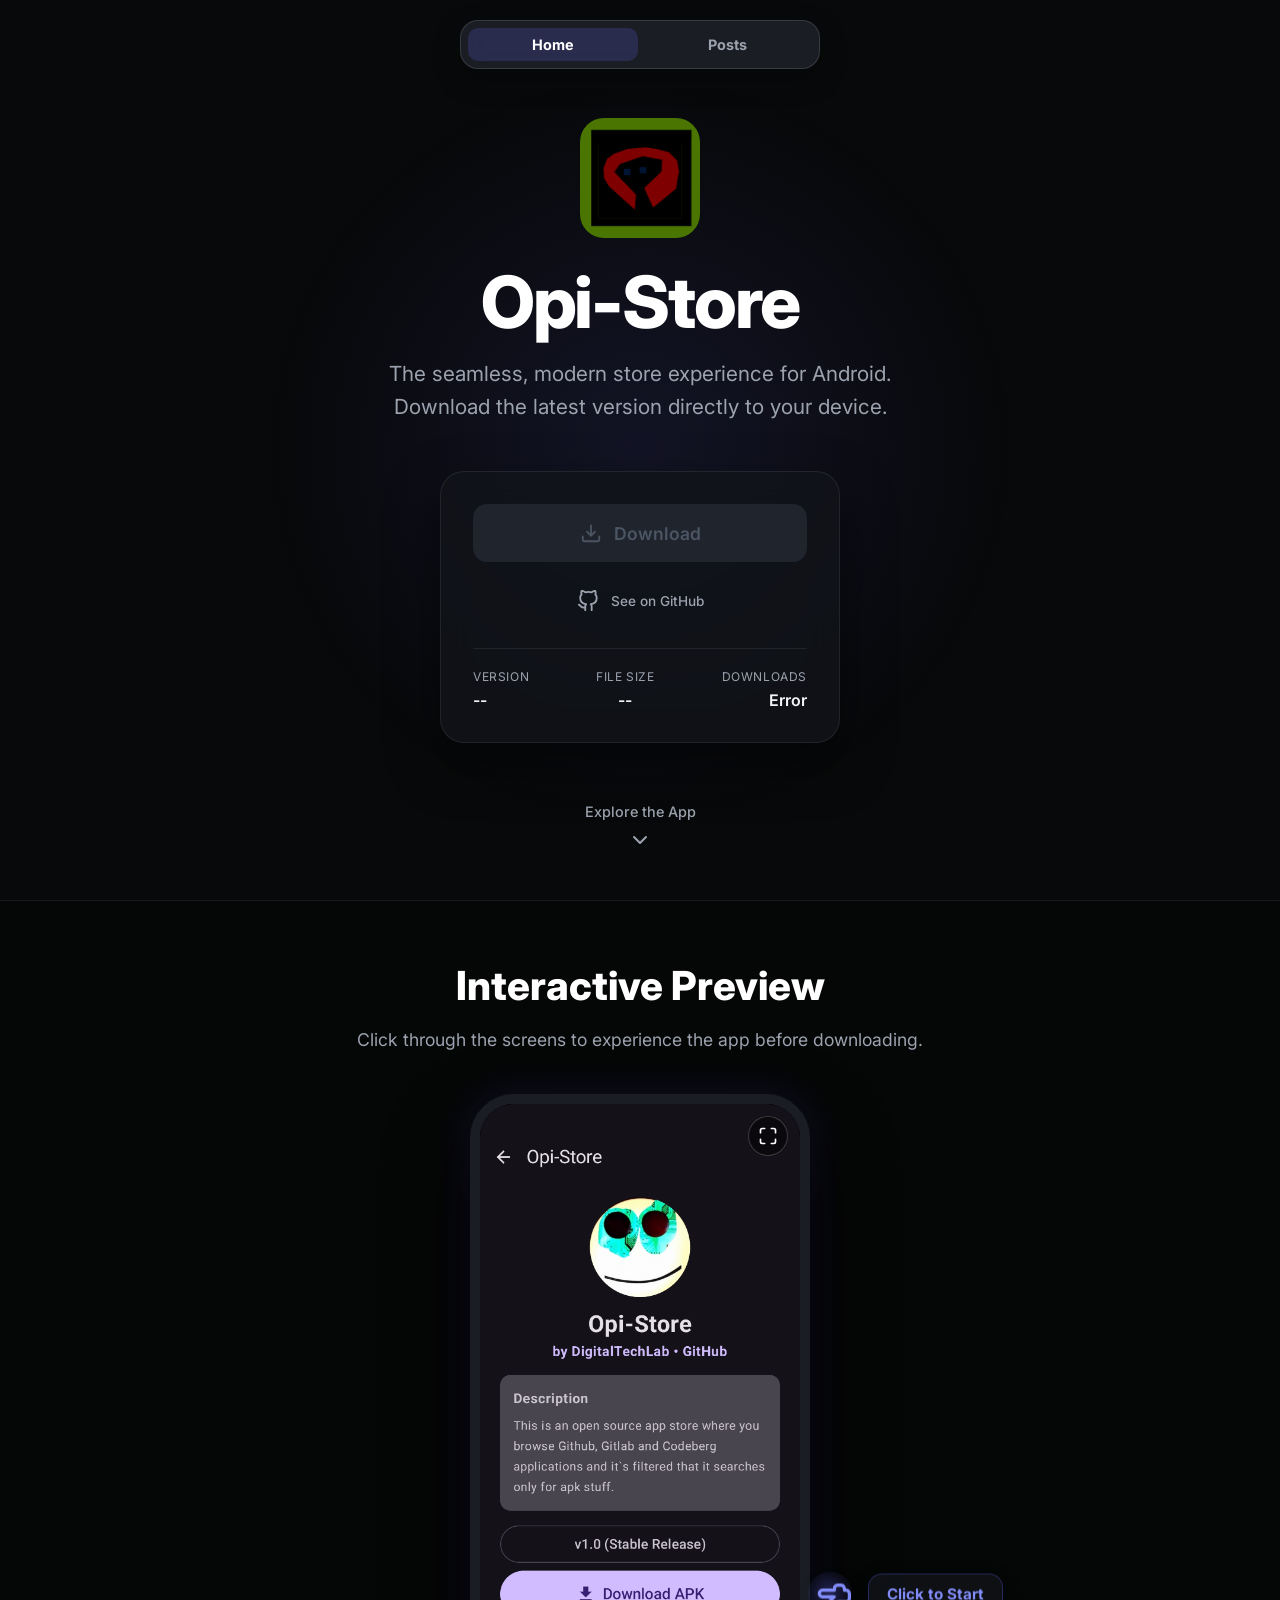
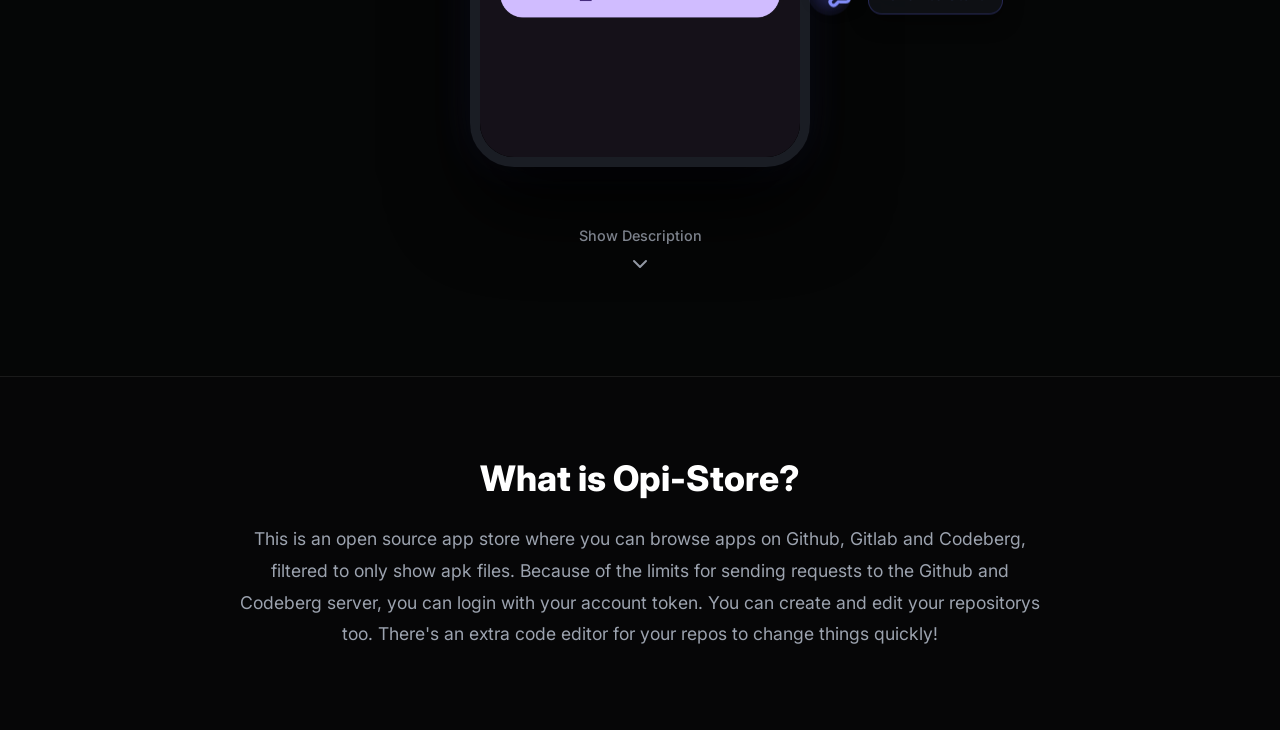
==== index.html @ 63d544be "Added share post button to share link for the post" ====
<!DOCTYPE html>
<html lang="en">
<head>
    <meta charset="UTF-8">
    <meta name="viewport" content="width=device-width, initial-scale=1.0">
    <meta name="google-site-verification" content="Z1qSiEr_IxVrlUuqL2-bgBsoEOHk5uA8ZcUH012Jv2s" />
    <title>Opi-Store — Official Mobile App</title>
    <link rel="icon" type="image/png" href="Photos/Logo.png">
    <link rel="stylesheet" href="style.css">
    <link rel="preconnect" href="https://fonts.googleapis.com">
    <link rel="preconnect" href="https://fonts.gstatic.com" crossorigin>
    <link href="https://fonts.googleapis.com/css2?family=Inter:wght@400;500;600;700;800&display=swap" rel="stylesheet">
</head>
<body>
<div class="background-glow"></div>

<nav class="site-nav" aria-label="Main navigation">
    <div class="site-nav-links">
        <a class="site-nav-link active" href="#home">Home</a>
        <a class="site-nav-link" href="#posts-page">Posts</a>
    </div>
</nav>

<header id="home" class="hero-section">
    <div class="hero-content">
        <div class="app-icon-wrapper">
            <img src="Photos/Logo.png" alt="Opi-Store Logo" class="app-icon" onerror="this.onerror=null; this.src='Logo.png';">
        </div>

        <h1 class="hero-title">Opi-Store</h1>
        <p class="hero-subtitle">The seamless, modern store experience for Android. Download the latest version directly to your device.</p>

        <div class="download-card">
            <button id="open-download-page-btn" class="btn disabled">
                <svg class="download-icon" xmlns="http://www.w3.org/2000/svg" viewBox="0 0 24 24" fill="none" stroke="currentColor" stroke-width="2">
                    <path d="M21 15v4a2 2 0 0 1-2 2H5a2 2 0 0 1-2-2v-4"></path>
                    <polyline points="7 10 12 15 17 10"></polyline>
                    <line x1="12" y1="15" x2="12" y2="3"></line>
                </svg>
                <span>Download</span>
            </button>

            <a href="https://github.com/DigitalTechLab/Opi-Store" target="_blank" class="btn btn-github">
                <svg class="download-icon" xmlns="http://www.w3.org/2000/svg" width="24" height="24" viewBox="0 0 24 24" fill="none" stroke="currentColor" stroke-width="2" stroke-linecap="round" stroke-linejoin="round">
                    <path d="M9 19c-5 1.5-5-2.5-7-3m14 6v-3.87a3.37 3.37 0 0 0-.94-2.61c3.14-.35 6.44-1.54 6.44-7A5.44 5.44 0 0 0 20 4.77 5.07 5.07 0 0 0 19.91 1S18.73.65 16 2.48a13.38 13.38 0 0 0-7 0C6.27.65 5.09 1 5.09 1A5.07 5.07 0 0 0 5 4.77a5.44 5.44 0 0 0-1.5 3.78c0 5.42 3.3 6.61 6.44 7A3.37 3.37 0 0 0 9 18.13V22"></path>
                </svg>
                <span>See on GitHub</span>
            </a>

            <div class="meta-info">
                <div class="meta-item">
                    <span class="meta-label">Version</span>
                    <span id="version-tag" class="meta-value">--</span>
                </div>
                <div class="meta-item">
                    <span class="meta-label">File Size</span>
                    <span id="file-size" class="meta-value">--</span>
                </div>
                <div class="meta-item">
                    <span class="meta-label">Downloads</span>
                    <span id="total-downloads" class="meta-value">--</span>
                </div>
            </div>
        </div>

        <a href="#simulator" class="scroll-indicator">
            <span>Explore the App</span>
            <svg xmlns="http://www.w3.org/2000/svg" width="24" height="24" viewBox="0 0 24 24" fill="none" stroke="currentColor" stroke-width="2" stroke-linecap="round" stroke-linejoin="round"><polyline points="6 9 12 15 18 9"></polyline></svg>
        </a>
    </div>
</header>

<section id="simulator" class="simulator-section">
    <div class="simulator-header">
        <h2 class="section-title">Interactive Preview</h2>
        <p class="section-subtitle">Click through the screens to experience the app before downloading.</p>
    </div>

    <div class="smartphone-container">
        <div class="smartphone-frame">
            <button id="fullscreen-btn" class="fullscreen-btn" title="Toggle Fullscreen">
                <svg id="icon-expand" xmlns="http://www.w3.org/2000/svg" width="20" height="20" viewBox="0 0 24 24" fill="none" stroke="currentColor" stroke-width="2" stroke-linecap="round" stroke-linejoin="round"><path d="M8 3H5a2 2 0 0 0-2 2v3"/><path d="M21 8V5a2 2 0 0 0-2-2h-3"/><path d="M3 16v3a2 2 0 0 0 2 2h3"/><path d="M16 21h3a2 2 0 0 0 2-2v-3"/></svg>
                <svg id="icon-compress" style="display: none;" xmlns="http://www.w3.org/2000/svg" width="20" height="20" viewBox="0 0 24 24" fill="none" stroke="currentColor" stroke-width="2" stroke-linecap="round" stroke-linejoin="round"><path d="M8 3v3a2 2 0 0 1-2 2H3"/><path d="M21 8h-3a2 2 0 0 1-2-2V3"/><path d="M3 16h3a2 2 0 0 1 2 2v3"/><path d="M16 21v-3a2 2 0 0 1 2-2h3"/></svg>
            </button>

            <div class="screen-clip">
                <img id="app-preview-image" src="Photos/Photo1.jpg" alt="App Preview" onerror="this.onerror=null; this.src='Photos/Photo1.png';">
                <div id="stars-overlay" class="stars-overlay">
                    <svg class="star-icon" viewBox="0 0 24 24" fill="currentColor">
                        <path d="M12 17.27L18.18 21l-1.64-7.03L22 9.24l-7.19-.61L12 2 9.19 8.63 2 9.24l5.46 4.73L5.82 21z"/>
                    </svg>
                    <span id="stars-count">&nbsp;</span>
                </div>
            </div>

            <div id="start-hint" class="start-hint">
                <div class="hint-pulse"></div>
                <svg class="hint-finger" xmlns="http://www.w3.org/2000/svg" width="40" height="40" viewBox="0 0 24 24" fill="none" stroke="#818cf8" stroke-width="2" stroke-linecap="round" stroke-linejoin="round">
                    <path d="M12 2a2 2 0 0 1 2 2v7h1a2 2 0 0 1 2 2v2a2 2 0 0 1-2 2h-1v1a2 2 0 0 1-2 2H9a2 2 0 0 1-2-2v-4.58l-1.6-1.6a2 2 0 0 1 2.82-2.82l1.78 1.78V4a2 2 0 0 1 2-2z" />
                </svg>
                <div class="hint-text">Click to Start</div>
            </div>
        </div>
    </div>

    <a href="#about" class="scroll-indicator">
        <span>Show Description</span>
        <svg xmlns="http://www.w3.org/2000/svg" width="24" height="24" viewBox="0 0 24 24" fill="none" stroke="currentColor" stroke-width="2" stroke-linecap="round" stroke-linejoin="round"><polyline points="6 9 12 15 18 9"></polyline></svg>
    </a>
</section>

<footer id="about" class="about-section">
    <div class="about-content">
        <h2 class="about-title">What is Opi-Store?</h2>
        <p class="about-description">
            This is an open source app store where you can browse apps on Github, Gitlab and Codeberg, filtered to only show apk files. Because of the limits for sending requests to the Github and Codeberg server, you can login with your account token. You can create and edit your repositorys too. There's an extra code editor for your repos to change things quickly!
        </p>
    </div>

</footer>

<div id="posts-page" class="posts-page" aria-hidden="true">
    <div class="posts-page-content">
        <div class="posts-page-heading">
            <div class="posts-heading-copy">
                <div class="posts-title-row">
                    <h2 class="page-title">Community Posts</h2>
                    <button id="open-create-post-btn-page" class="btn create-post-action" type="button" aria-label="Create a post" title="Create a post">+</button>
                </div>
                <p class="page-subtitle">Ideas, bug reports and discussions from the Opi-Store community.</p>
            </div>
        </div>
        <div id="all-posts" class="posts-list" aria-live="polite"></div>
    </div>
</div>

<div id="post-detail-page" class="posts-page post-detail-page" aria-hidden="true">
    <div class="posts-page-content">
        <button id="close-post-detail" class="back-btn" type="button">
            <svg xmlns="http://www.w3.org/2000/svg" width="20" height="20" viewBox="0 0 24 24" fill="none" stroke="currentColor" stroke-width="2" stroke-linecap="round" stroke-linejoin="round"><line x1="19" y1="12" x2="5" y2="12"></line><polyline points="12 19 5 12 12 5"></polyline></svg>
            Back to Posts
        </button>
        <article id="post-detail" class="post-detail"></article>
    </div>
</div>

<div id="create-post-page" class="posts-page" aria-hidden="true">
    <div class="posts-page-content create-post-content">
        <button id="close-create-post" class="back-btn" type="button">
            <svg xmlns="http://www.w3.org/2000/svg" width="20" height="20" viewBox="0 0 24 24" fill="none" stroke="currentColor" stroke-width="2" stroke-linecap="round" stroke-linejoin="round"><line x1="19" y1="12" x2="5" y2="12"></line><polyline points="12 19 5 12 12 5"></polyline></svg>
            Back
        </button>
        <h2 class="page-title">Create a post</h2>
        <p class="page-subtitle">Your browser identity is <strong id="current-user-name">User</strong>.</p>
        <form id="create-post-form" class="post-form">
            <label for="post-type">Type</label>
            <select id="post-type" required>
                <option value="Feature-Request">Feature Request</option>
                <option value="Bug-Report">Bug Report</option>
                <option value="Discussion">Discussion</option>
            </select>
            <label for="post-title">Title</label>
            <input id="post-title" maxlength="80" required placeholder="Short description">
            <label for="post-text">Details</label>
            <textarea id="post-text" maxlength="4000" required placeholder="Describe your idea or problem…"></textarea>
            <button class="btn" type="submit">Publish post</button>
            <p id="create-post-status" class="form-status" role="status"></p>
        </form>
    </div>
</div>

<div id="download-page" class="download-page">
    <div class="download-page-content">
        <button id="close-download-page" class="back-btn">
            <svg xmlns="http://www.w3.org/2000/svg" width="20" height="20" viewBox="0 0 24 24" fill="none" stroke="currentColor" stroke-width="2" stroke-linecap="round" stroke-linejoin="round"><line x1="19" y1="12" x2="5" y2="12"></line><polyline points="12 19 5 12 12 5"></polyline></svg>
            Back to Site
        </button>

        <h2 class="page-title">Installation Guide</h2>
        <p class="page-subtitle">Follow these 4 simple steps to install the app on your device.</p>


        <div class="steps-container">
            <div class="step-card">
                <div class="step-number">1</div>
                <div class="step-details">
                    <h3>Download</h3>
                    <p>Get the official installation file directly to your device.</p>
                    <a id="real-download-btn" class="btn small-btn disabled" href="#" download>
                        <svg class="download-icon" xmlns="http://www.w3.org/2000/svg" viewBox="0 0 24 24" fill="none" stroke="currentColor" stroke-width="2">
                            <path d="M21 15v4a2 2 0 0 1-2 2H5a2 2 0 0 1-2-2v-4"></path>
                            <polyline points="7 10 12 15 17 10"></polyline>
                            <line x1="12" y1="15" x2="12" y2="3"></line>
                        </svg>
                        <span>Download APK</span>
                    </a>
                </div>
            </div>

            <div class="step-card">
                <div class="step-number">2</div>
                <div class="step-details">
                    <h3>Open File</h3>
                    <p>Open your file manager and click on the downloaded file.</p>
                </div>
            </div>

            <div class="step-card">
                <div class="step-number">3</div>
                <div class="step-details">
                    <h3>Install</h3>
                    <p>Click on <strong>"Install"</strong> when the Android prompt appears.</p>
                </div>
            </div>

            <div class="step-card">
                <div class="step-number">4</div>
                <div class="step-details">
                    <h3>Bypass Warning</h3>
                    <p>If prompted by Play Protect, click on "More details" and then <strong>"Install anyway"</strong>.</p>
                </div>
            </div>
        </div>
    </div>
</div>

<div id="fullscreen-overlay" class="fullscreen-overlay"></div>

<div id="post-share-loading" class="post-share-loading" aria-hidden="true">
    <div class="post-share-loading-bar">
        <svg class="post-share-loading-icon" xmlns="http://www.w3.org/2000/svg" width="22" height="22" viewBox="0 0 24 24" fill="none" stroke="currentColor" stroke-width="2" stroke-linecap="round" stroke-linejoin="round" aria-hidden="true">
            <circle cx="11" cy="11" r="7"></circle>
            <path d="m20 20-4-4"></path>
        </svg>
        <span id="post-share-loading-text">Searching post</span>
        <span class="post-share-loading-dots" aria-hidden="true">...</span>
    </div>
    <div class="post-share-spinner" aria-hidden="true"></div>
</div>

<script src="script.js"></script>
</body>
</html>
---- style.css ----
:root {
  --bg-color: #08090a;
  --card-bg: rgba(18, 20, 26, 0.75);
  --card-border: rgba(255, 255, 255, 0.08);
  --text-main: #f3f4f6;
  --text-muted: #9ca3af;
  --accent-color: #6366f1;
  --accent-hover: #4f46e5;
  --success-color: #10b981;
}

* {
  box-sizing: border-box;
  margin: 0;
  padding: 0;
  font-family: 'Inter', -apple-system, BlinkMacSystemFont, sans-serif;
  scroll-behavior: smooth;
  -webkit-tap-highlight-color: transparent;
}

body {
  background-color: var(--bg-color);
  color: var(--text-main);
  overflow-x: hidden;
  position: relative;
  width: 100%;
}

.background-glow {
  position: fixed;
  width: 80vw;
  height: 80vh;
  background: radial-gradient(circle, rgba(99, 102, 241, 0.12) 0%, rgba(0, 0, 0, 0) 60%);
  top: 50%;
  left: 50%;
  transform: translate(-50%, -50%);
  z-index: 0;
  pointer-events: none;
}

.site-nav {
  position: fixed;
  top: 20px;
  left: 50%;
  transform: translateX(-50%);
  z-index: 1000;
  width: min(calc(100% - 40px), 360px);
  display: flex;
  align-items: center;
  justify-content: center;
  padding: 7px;
  background: rgba(35, 38, 48, .72);
  border: 1px solid rgba(255, 255, 255, .13);
  border-radius: 18px;
  backdrop-filter: blur(16px);
  -webkit-backdrop-filter: blur(16px);
  box-shadow: 0 10px 28px rgba(0, 0, 0, .28);
  transition: opacity .25s ease, visibility .25s ease;
}

.site-nav-link {
  color: var(--text-main);
  text-decoration: none;
  font-weight: 700;
}

.site-nav-links {
  width: 100%;
  display: flex;
  align-items: center;
  gap: 4px;
}

.site-nav-link {
  color: var(--text-muted);
  padding: 8px 14px;
  flex: 1;
  border-radius: 10px;
  font-size: .9rem;
  text-align: center;
  transition: color .2s ease, background .2s ease;
}

.site-nav-link:hover,
.site-nav-link.active {
  color: #fff;
  background: rgba(99, 102, 241, .2);
}

body.fullscreen-active .site-nav { opacity: 0; visibility: hidden; }
body.post-detail-active .site-nav { opacity: 0; visibility: hidden; }
body.create-post-active .site-nav { opacity: 0; visibility: hidden; }
body.posts-active .hero-section,
body.posts-active .simulator-section,
body.posts-active .about-section {
  display: none;
}

.hero-section {
  position: relative;
  z-index: 1;
  min-height: 100vh;
  display: flex;
  justify-content: center;
  align-items: center;
  padding: 90px 20px 20px;
  transition: opacity 0.3s ease, visibility 0.3s ease;
}

body.fullscreen-active .hero-section {
  opacity: 0;
  visibility: hidden;
}

.hero-content {
  display: flex;
  flex-direction: column;
  align-items: center;
  text-align: center;
  max-width: 800px;
  width: 100%;
}

.app-icon-wrapper {
  width: clamp(80px, 20vw, 120px);
  height: clamp(80px, 20vw, 120px);
  margin-bottom: 24px;
  border-radius: 24px;
  background: transparent;
  padding: 0;
  box-shadow: none;
  border: none;
}

.app-icon {
  width: 100%;
  height: 100%;
  object-fit: contain;
  border-radius: 24px;
}

.hero-title {
  font-size: clamp(2.5rem, 10vw, 4.5rem);
  font-weight: 800;
  letter-spacing: -0.03em;
  color: #ffffff;
  margin-bottom: 16px;
  line-height: 1.1;
}

.hero-subtitle {
  font-size: clamp(1rem, 4vw, 1.3rem);
  color: var(--text-muted);
  max-width: 600px;
  line-height: 1.6;
  margin-bottom: 48px;
}

.download-card {
  background: var(--card-bg);
  backdrop-filter: blur(16px);
  -webkit-backdrop-filter: blur(16px);
  border: 1px solid var(--card-border);
  border-radius: 24px;
  padding: 32px;
  max-width: 400px;
  width: 100%;
  box-shadow: 0 20px 50px rgba(0, 0, 0, 0.5);
  margin-bottom: 60px;
}

.btn {
  display: flex;
  align-items: center;
  justify-content: center;
  gap: 12px;
  width: 100%;
  padding: 18px 24px;
  font-size: 1.1rem;
  font-weight: 600;
  color: #ffffff;
  background: var(--accent-color);
  border-radius: 14px;
  text-decoration: none;
  transition: all 0.3s ease;
  box-shadow: 0 8px 25px rgba(99, 102, 241, 0.4);
  cursor: pointer;
  border: none;
  user-select: none;
}

.btn:hover:not(.disabled) {
  background: var(--accent-hover);
  transform: translateY(-3px);
  box-shadow: 0 12px 30px rgba(99, 102, 241, 0.5);
}

.btn.disabled {
  background: #1f242d;
  color: #4b5563;
  cursor: not-allowed;
  pointer-events: none;
  box-shadow: none;
}

.btn-github {
  background: transparent !important;
  border: none !important;
  margin-top: 20px;
  box-shadow: none !important;
  color: var(--text-muted) !important;
  padding: 8px 16px;
  font-size: 0.85rem;
  font-weight: 500;
  transition: none !important;
  text-decoration: none;
}

.btn-github:hover {
  background: transparent !important;
  color: var(--text-muted) !important;
  transform: none !important;
  box-shadow: none !important;
}

.download-icon { width: 22px; height: 22px; }

.meta-info {
  display: flex;
  justify-content: space-between;
  width: 100%;
  margin-top: 28px;
  padding-top: 20px;
  border-top: 1px solid var(--card-border);
}

.meta-item { display: flex; flex-direction: column; gap: 6px; text-align: left; }
.meta-item:nth-child(2) { text-align: center; }
.meta-item:last-child { text-align: right; }
.meta-label { font-size: 0.75rem; color: var(--text-muted); text-transform: uppercase; letter-spacing: 0.05em; }
.meta-value { font-size: 1rem; font-weight: 600; color: var(--text-main); }

.scroll-indicator {
  display: flex;
  flex-direction: column;
  align-items: center;
  gap: 8px;
  color: var(--text-muted);
  text-decoration: none;
  font-size: 0.9rem;
  font-weight: 500;
  transition: color 0.3s ease;
  animation: bounce 2s infinite;
}

.scroll-indicator:hover { color: #fff; }

@keyframes bounce {
  0%, 20%, 50%, 80%, 100% { transform: translateY(0); }
  40% { transform: translateY(-10px); }
  60% { transform: translateY(-5px); }
}

.simulator-section {
  position: relative;
  z-index: 1;
  min-height: 100vh;
  padding: 60px 20px 100px 20px;
  display: flex;
  flex-direction: column;
  align-items: center;
  justify-content: center;
  border-top: 1px solid var(--card-border);
  background: rgba(0, 0, 0, 0.3);
  transition: z-index 0.3s step-start, border-color 0.3s ease;
  width: 100%;
}

body.fullscreen-active .simulator-section {
  border-top-color: transparent;
}

.simulator-section:has(.is-fullscreen),
body.fullscreen-active .simulator-section {
  z-index: 10001;
  pointer-events: none;
}

.simulator-header {
  text-align: center;
  margin-bottom: 40px;
  max-width: 600px;
  pointer-events: none;
  transition: opacity 0.3s ease, visibility 0.3s ease;
}

body.fullscreen-active .simulator-header {
  opacity: 0;
  visibility: hidden;
}

.section-title {
  font-size: clamp(2rem, 6vw, 2.5rem);
  font-weight: 800;
  margin-bottom: 16px;
  color: #fff;
}

.section-subtitle {
  font-size: 1.1rem;
  color: var(--text-muted);
  line-height: 1.6;
}

.smartphone-container {
  position: relative;
  width: 100%;
  max-width: 340px;
  display: flex;
  justify-content: center;
  pointer-events: auto;
}

.smartphone-frame {
  position: relative;
  width: 100%;
  border-radius: 44px;
  border: 10px solid #1a1d24;
  box-shadow: 0 40px 80px rgba(0, 0, 0, 0.9), 0 0 40px rgba(99, 102, 241, 0.15);
  background: #000;
  transition: transform 0.5s cubic-bezier(0.25, 1, 0.5, 1), box-shadow 0.5s ease;
  will-change: transform;
  z-index: 10;
  pointer-events: auto;
  user-select: none;
  display: flex;
  flex-direction: column;
}

.screen-clip {
  width: 100%;
  overflow: hidden;
  border-radius: 34px;
  position: relative;
  line-height: 0;
  background-size: 100% auto;
  background-repeat: no-repeat;
  background-color: #000;
}

.stars-overlay {
  position: absolute;
  top: 63.13%;
  right: 6.2%;
  height: 2.54%;
  background-color: #49454f;
  display: none;
  opacity: 0;
  transition: opacity 0.15s ease;
  align-items: center;
  justify-content: flex-end;
  gap: 4px;
  padding: 0 6px;
  color: #ffffff;
  font-weight: 600;
  font-size: 11px;
  z-index: 5;
  pointer-events: none;
  border-radius: 4px;
}

.star-icon {
  width: 12px;
  height: 12px;
  color: #ffca28;
}

.stars-overlay.active {
  display: flex;
}

.smartphone-frame:not(.is-fullscreen):hover {
  transform: translateY(-5px);
}

.smartphone-frame.is-fullscreen {
  z-index: 10001;
  box-shadow: 0 20px 60px rgba(0, 0, 0, 1), 0 0 100px rgba(99, 102, 241, 0.4);
}

.smartphone-frame img {
  width: 100%;
  height: auto;
  display: block;
  user-select: none;
  -webkit-user-drag: none;
  cursor: pointer;
  transition: opacity 0.3s ease-in-out;
  position: relative;
  z-index: 2;
}

.start-hint {
  position: absolute;
  z-index: 100;
  display: flex;
  align-items: center;
  gap: 12px;
  pointer-events: none;
  left: 105%;
  top: 75%;
  transform: translateY(-50%);
  transition: opacity 0.3s ease;
}

.hint-pulse {
  width: 44px;
  height: 44px;
  background: radial-gradient(circle, rgba(99, 102, 241, 0.4) 0%, rgba(99, 102, 241, 0.1) 60%, transparent 100%);
  border-radius: 50%;
  position: absolute;
  left: -8px;
  animation: hint-pulse-anim 1.5s infinite;
}

.hint-finger {
  filter: drop-shadow(0 0 8px rgba(0, 0, 0, 0.5));
  transform: rotate(-90deg);
  animation: hint-slide-anim 1.5s infinite ease-in-out;
}

.hint-text {
  background: var(--card-bg);
  backdrop-filter: blur(12px);
  -webkit-backdrop-filter: blur(12px);
  color: #818cf8;
  padding: 10px 18px;
  border-radius: 14px;
  border: 1px solid rgba(99, 102, 241, 0.3);
  font-weight: 700;
  font-size: 0.95rem;
  white-space: nowrap;
  box-shadow: 0 8px 20px rgba(0, 0, 0, 0.4);
}

@media (max-width: 600px) {
  .site-nav {
    top: 12px;
    width: calc(100% - 24px);
  }

  .start-hint {
    left: 72%;
    top: 78%;
    transform: translate(-50%, -50%);
    flex-direction: column;
    align-items: center;
    gap: 8px;
  }
  .hint-finger {
    transform: rotate(0deg);
  }
  .hint-text {
    padding: 6px 12px;
    font-size: 0.8rem;
  }
}

@keyframes hint-pulse-anim {
  0% { transform: scale(0.6); opacity: 0.8; }
  100% { transform: scale(2.2); opacity: 0; }
}

@keyframes hint-slide-anim {
  0%, 100% { transform: rotate(-90deg) translateY(0); }
  50% { transform: rotate(-90deg) translateY(15px); }
}

.about-section {
  padding: 80px 20px;
  background: rgba(0, 0, 0, 0.3);
  border-top: 1px solid var(--card-border);
  display: flex;
  flex-direction: column;
  align-items: center;
  text-align: center;
  transition: opacity 0.3s ease, visibility 0.3s ease;
  width: 100%;
}

.posts-page-heading {
  display: flex;
  align-items: center;
  justify-content: flex-end;
  gap: 8px;
  margin-bottom: 28px;
}

.posts-grid,
.posts-list {
  display: grid;
  grid-template-columns: repeat(3, minmax(0, 1fr));
  gap: 16px;
}

.posts-list { grid-template-columns: 1fr; }

.post-card {
  background: linear-gradient(145deg, rgba(24, 27, 36, .88), rgba(15, 17, 23, .8));
  border: 1px solid var(--card-border);
  border-radius: 18px;
  padding: 20px;
  cursor: pointer;
  transition: transform .2s ease, border-color .2s ease;
  position: relative;
}

.post-card:hover { transform: translateY(-3px); border-color: rgba(99, 102, 241, .6); box-shadow: 0 12px 28px rgba(0, 0, 0, .25); }
.post-card-top { display: flex; align-items: center; justify-content: space-between; gap: 12px; }
.post-card h3 { color: #fff; margin: 10px 0 8px; font-size: 1.05rem; }
.post-card p { color: var(--text-muted); line-height: 1.55; font-size: .92rem; }
.post-card-footer { display: flex; justify-content: flex-end; margin-top: 16px; }
.post-meta { color: var(--accent-color); font-size: .75rem; font-weight: 700; text-transform: uppercase; letter-spacing: .04em; }
.posts-status { color: var(--text-muted); grid-column: 1 / -1; }
.share-card-btn {
  width: 36px;
  height: 36px;
  display: inline-flex;
  align-items: center;
  justify-content: center;
  border: 1px solid rgba(165, 180, 252, 0.36);
  background: rgba(99, 102, 241, 0.12);
  color: #dfe7ff;
  border-radius: 50%;
  padding: 0;
  font: inherit;
  font-weight: 700;
  cursor: pointer;
  transition: background .2s ease, transform .2s ease;
}
.share-card-btn:hover {
  background: rgba(99, 102, 241, 0.24);
  transform: translateY(-1px);
}
.share-card-btn.copied {
  background: rgba(34, 197, 94, 0.18);
  border-color: rgba(74, 222, 128, 0.45);
  color: #dcfce7;
}


.posts-page {
  position: fixed;
  inset: 0;
  z-index: 15;
  background:
    radial-gradient(circle at 50% 0%, rgba(99, 102, 241, .1), transparent 38%),
    var(--bg-color);
  overflow-y: auto;
  overscroll-behavior: contain;
  opacity: 0;
  pointer-events: none;
  transition: opacity .3s ease;
}

.posts-page.active { opacity: 1; pointer-events: auto; }
.posts-page-content {
  max-width: 920px;
  width: 100%;
  min-height: 100%;
  margin: 0 auto;
  padding: 112px 24px 64px;
}
.post-detail-page .posts-page-content,
.create-post-content { max-width: 720px; }
.posts-page-heading {
  justify-content: space-between;
  align-items: flex-start;
  margin-bottom: 28px;
  padding: 0;
  background: transparent;
  border: 0;
  border-radius: 0;
  box-shadow: none;
}
.posts-heading-copy { flex: 1; min-width: 0; }
.posts-title-row {
  display: flex;
  align-items: center;
  gap: 14px;
}
.posts-title-row .page-title { margin: 0; }
.posts-list { max-width: 760px; margin: 0 auto; }
.create-post-action {
  width: 50px;
  min-width: 50px;
  height: 50px;
  padding: 0;
  color: #fff;
  background: linear-gradient(135deg, #6366f1, #4f46e5);
  border: 1px solid rgba(165, 180, 252, .5);
  border-radius: 50%;
  font-size: 1.7rem;
  font-weight: 400;
  line-height: 1;
  box-shadow: 0 8px 22px rgba(79, 70, 229, .28);
}
.create-post-action:hover {
  background: linear-gradient(135deg, #818cf8, #6366f1);
  box-shadow: 0 10px 26px rgba(99, 102, 241, .36);
}
.delete-card-btn {
  padding: 7px 11px;
  border-radius: 9px;
  font: inherit;
  font-size: .78rem;
  font-weight: 600;
  color: #fca5a5;
  background: rgba(239, 68, 68, .1);
  border: 1px solid rgba(248, 113, 113, .45);
  cursor: pointer;
}
.delete-card-btn:hover {
  color: #fff;
  background: rgba(239, 68, 68, .22);
}
.post-detail { background: var(--card-bg); border: 1px solid var(--card-border); border-radius: 22px; padding: 28px; }
.post-detail h1 { color: #fff; font-size: clamp(1.7rem, 5vw, 2.5rem); margin: 10px 0 14px; }
.post-detail .submission { white-space: pre-wrap; color: var(--text-main); line-height: 1.7; padding-bottom: 28px; border-bottom: 1px solid var(--card-border); }
.post-share-box {
  display: flex;
  flex-direction: column;
  gap: 8px;
  margin-top: 18px;
  padding: 14px 16px;
  background: rgba(99, 102, 241, 0.08);
  border: 1px solid rgba(99, 102, 241, 0.35);
  border-radius: 14px;
}
.post-share-label {
  color: #c7d2fe;
  font-size: 0.78rem;
  font-weight: 700;
  letter-spacing: 0.04em;
  text-transform: uppercase;
}
.post-share-link {
  color: #f8fafc;
  word-break: break-all;
  line-height: 1.5;
  text-decoration: underline;
}
.chat { display: flex; flex-direction: column; gap: 12px; margin: 24px 0; }
.chat-message { background: rgba(99, 102, 241, .12); border-radius: 14px; padding: 12px 15px; }
.chat-message strong { color: #a5b4fc; font-size: .85rem; }
.chat-message div { color: var(--text-main); white-space: pre-wrap; margin-top: 5px; line-height: 1.55; }
.reply-form { display: flex; gap: 10px; align-items: flex-end; }
.reply-form textarea { flex: 1; min-height: 90px; }
.post-form { display: flex; flex-direction: column; gap: 10px; }
.create-post-content .post-form {
  margin-top: 28px;
  padding: 28px;
  background: var(--card-bg);
  border: 1px solid var(--card-border);
  border-radius: 22px;
  box-shadow: 0 20px 50px rgba(0, 0, 0, .28);
}
.post-form label { color: var(--text-muted); font-size: .85rem; font-weight: 600; }
.post-form input, .post-form select, .post-form textarea, .reply-form textarea {
  width: 100%; color: var(--text-main); background: #11141b; border: 1px solid var(--card-border);
  border-radius: 12px; padding: 13px 14px; font: inherit; resize: vertical;
}
.post-form textarea { min-height: 180px; }
.post-form input:focus, .post-form select:focus, .post-form textarea:focus, .reply-form textarea:focus { outline: 2px solid var(--accent-color); outline-offset: 1px; }
.form-status { min-height: 1.4em; color: var(--text-muted); }

@media (max-width: 700px) {
  .requests-header, .posts-page-heading { align-items: stretch; flex-direction: column; }
  .requests-open-btn { width: 100%; }
  .posts-grid { grid-template-columns: 1fr; }
  .posts-page-content { padding: 92px 15px 50px; }
  .post-detail-page .posts-page-content,
  .create-post-content { padding: 20px 15px 50px; }
  .posts-page-heading { margin-bottom: 20px; padding: 0; }
  .create-post-action { width: 50px; min-width: 50px; }
  .create-post-content .post-form { padding: 20px; }
  .reply-form { flex-direction: column; align-items: stretch; }
  .reply-form .btn { width: 100%; }
}

.simulator-section .scroll-indicator {
  margin-top: 60px;
}

body.fullscreen-active .about-section {
  opacity: 0;
  visibility: hidden;
}

.about-content {
  max-width: 800px;
  width: 100%;
}

.about-title {
  font-size: clamp(1.8rem, 5vw, 2.2rem);
  font-weight: 800;
  color: #fff;
  margin-bottom: 24px;
}

.about-description {
  font-size: clamp(0.95rem, 3vw, 1.1rem);
  color: var(--text-muted);
  line-height: 1.8;
}

.fullscreen-btn {
  position: absolute;
  top: 12px;
  right: 12px;
  width: 40px;
  height: 40px;
  border-radius: 50%;
  background: rgba(0, 0, 0, 0.5);
  backdrop-filter: blur(10px);
  -webkit-backdrop-filter: blur(10px);
  border: 1px solid rgba(255, 255, 255, 0.2);
  color: #fff;
  display: flex;
  align-items: center;
  justify-content: center;
  cursor: pointer;
  z-index: 100;
  transition: all 0.2s ease;
  padding: 0;
}

.fullscreen-overlay {
  position: fixed;
  top: 0;
  left: 0;
  width: 100%;
  height: 100%;
  background: rgba(0, 0, 0, 0.85);
  backdrop-filter: blur(10px);
  -webkit-backdrop-filter: blur(10px);
  z-index: 10000;
  opacity: 0;
  pointer-events: none;
  transition: opacity 0.5s ease;
}

.fullscreen-overlay.active {
  opacity: 1;
  pointer-events: all;
}

.post-share-loading {
  position: fixed;
  inset: 0;
  z-index: 2000;
  display: flex;
  flex-direction: column;
  align-items: center;
  justify-content: flex-start;
  padding-top: 28px;
  background:
    radial-gradient(circle at 50% 0%, rgba(99, 102, 241, .1), transparent 38%),
    var(--bg-color);
  color: #fff;
  opacity: 0;
  pointer-events: none;
  transition: opacity .2s ease;
}

.post-share-loading.active {
  opacity: 1;
  pointer-events: auto;
}

.post-share-loading-bar {
  display: flex;
  align-items: center;
  gap: 9px;
  color: #e5e7eb;
  font-size: .95rem;
  font-weight: 700;
}

.post-share-loading-icon {
  color: #a5b4fc;
}

.post-share-loading-dots {
  width: 18px;
  overflow: hidden;
  animation: post-share-dots 1.2s steps(4, end) infinite;
}

.post-share-spinner {
  width: 38px;
  height: 38px;
  margin-top: 28px;
  border: 3px solid rgba(165, 180, 252, .2);
  border-top-color: #818cf8;
  border-radius: 50%;
  animation: post-share-spin .8s linear infinite;
}

.post-share-spinner.hidden {
  display: none;
}

.post-share-loading.error .post-share-loading-icon {
  color: #fca5a5;
}

.post-share-loading.error .post-share-loading-bar {
  color: #fecaca;
}

@keyframes post-share-spin {
  to { transform: rotate(360deg); }
}

@keyframes post-share-dots {
  0% { width: 0; }
  100% { width: 18px; }
}

.download-page {
  position: fixed;
  top: 0;
  left: 0;
  width: 100%;
  height: 100%;
  background: var(--bg-color);
  z-index: 1000;
  display: flex;
  flex-direction: column;
  align-items: center;
  padding: 40px 20px;
  overflow-y: auto;
  opacity: 0;
  pointer-events: none;
  transition: opacity 0.3s ease;
}

.download-page.active {
  opacity: 1;
  pointer-events: all;
}

.download-page-content {
  max-width: 600px;
  width: 100%;
  position: relative;
  animation: slideUp 0.4s ease forwards;
}

.back-btn {
  background: none;
  border: none;
  color: var(--text-muted);
  font-size: 1rem;
  font-weight: 500;
  cursor: pointer;
  display: flex;
  align-items: center;
  gap: 8px;
  margin-bottom: 40px;
  padding: 0;
}

.page-title {
  font-size: clamp(1.8rem, 6vw, 2.2rem);
  font-weight: 800;
  margin-bottom: 8px;
  color: #fff;
}

.page-subtitle {
  color: var(--text-muted);
  font-size: 1rem;
  margin-bottom: 25px;
}

.steps-container {
  display: flex;
  flex-direction: column;
  gap: 20px;
}

.step-card {
  background: var(--card-bg);
  border: 1px solid var(--card-border);
  border-radius: 20px;
  padding: 24px;
  display: flex;
  gap: 20px;
  align-items: flex-start;
}

.step-number {
  background: rgba(99, 102, 241, 0.15);
  color: var(--accent-color);
  width: 40px;
  height: 40px;
  border-radius: 50%;
  display: flex;
  align-items: center;
  justify-content: center;
  font-size: 1.1rem;
  font-weight: 700;
  flex-shrink: 0;
  border: 1px solid rgba(99, 102, 241, 0.3);
}

.step-details h3 {
  font-size: 1.15rem;
  margin-bottom: 8px;
  color: #fff;
}

.step-details p {
  color: var(--text-muted);
  font-size: 0.95rem;
  line-height: 1.6;
}

.small-btn {
  margin-top: 16px;
  padding: 12px 20px;
  font-size: 0.95rem;
  width: auto;
  display: inline-flex;
}

@media (max-width: 600px) {
  .download-page {
    padding: 25px 15px;
  }

  .download-page-content {
    animation: none;
  }

  .back-btn {
    margin-bottom: 20px;
    font-size: 0.95rem;
  }

  .page-title {
    font-size: 1.7rem;
    margin-bottom: 5px;
  }

  .page-subtitle {
    font-size: 0.9rem;
    margin-bottom: 15px;
  }

  .steps-container {
    gap: 12px;
  }

  .step-card {
    padding: 16px;
    gap: 16px;
    border-radius: 18px;
  }

  .step-number {
    width: 32px;
    height: 32px;
    font-size: 1rem;
  }

  .step-details h3 {
    font-size: 1.05rem;
    margin-bottom: 4px;
  }

  .step-details p {
    font-size: 0.9rem;
    line-height: 1.5;
  }

  .small-btn {
    margin-top: 12px;
    padding: 10px 18px;
    font-size: 0.9rem;
  }
}
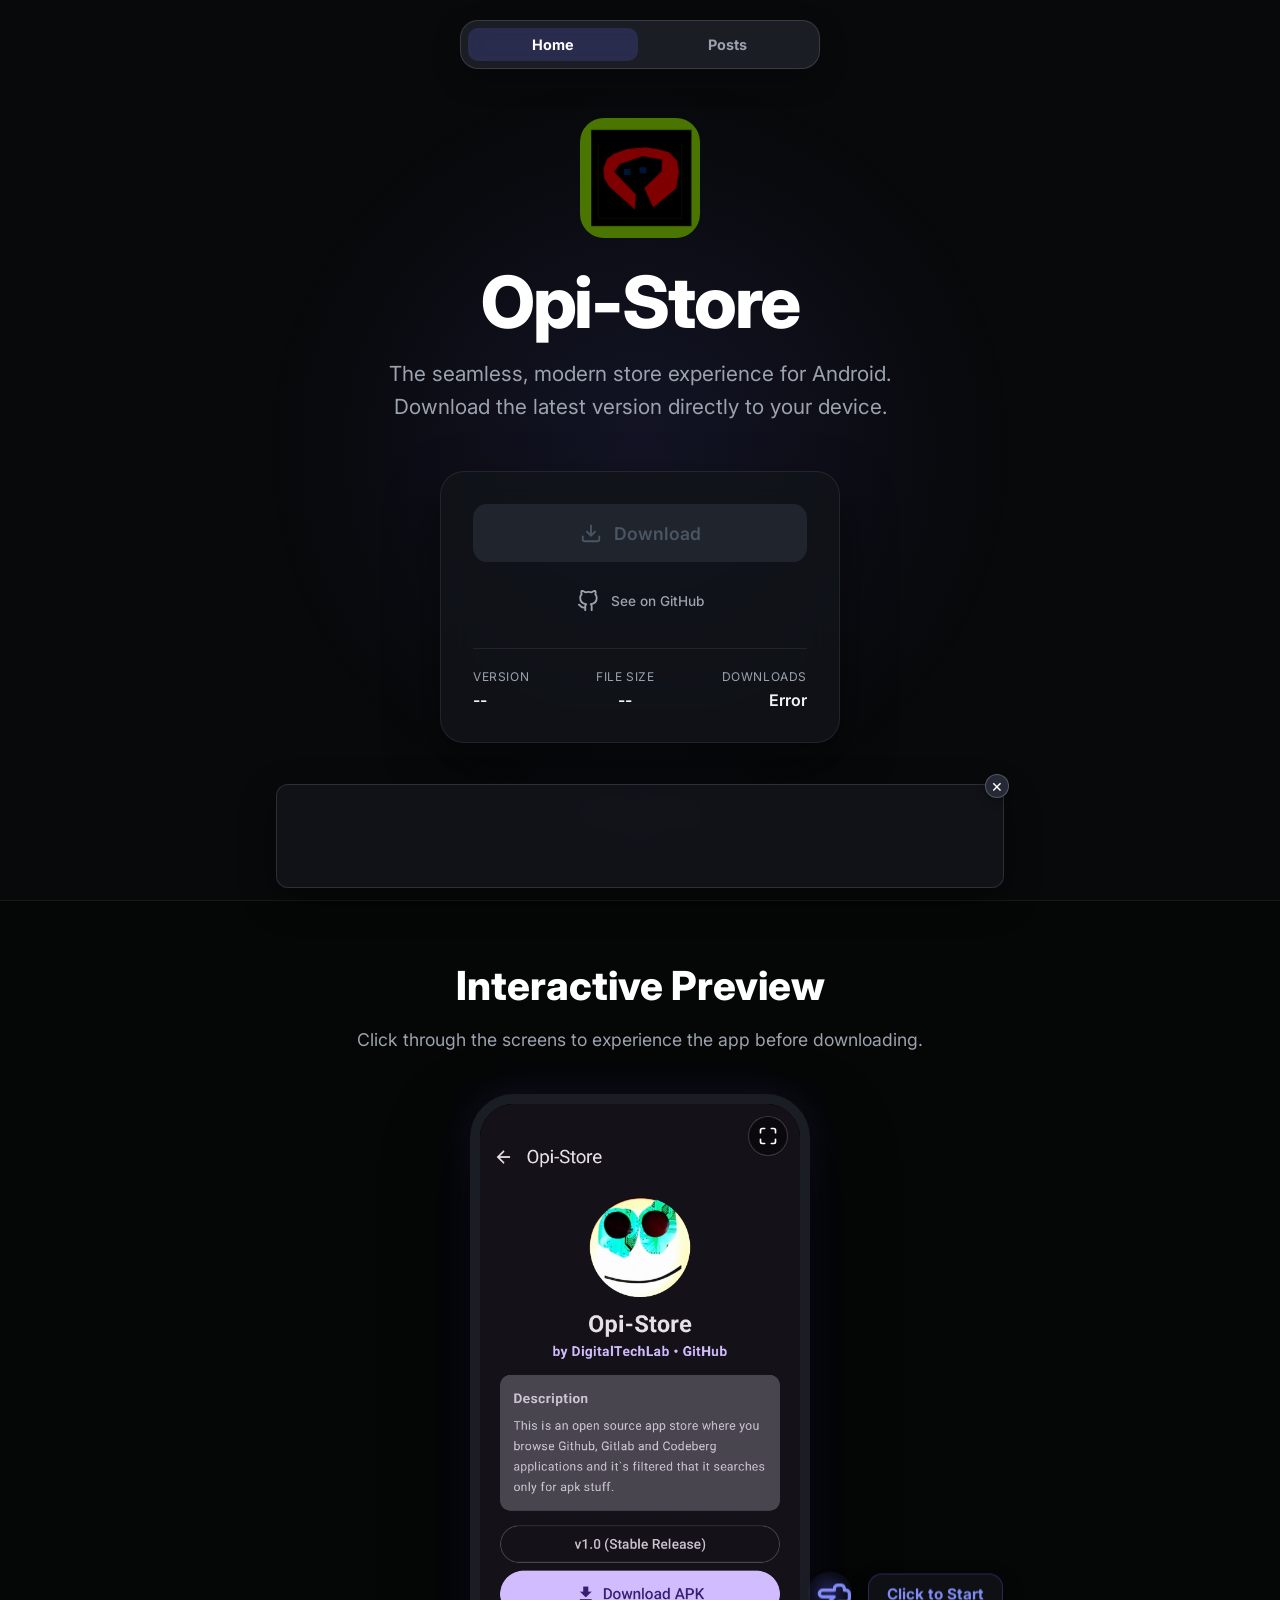
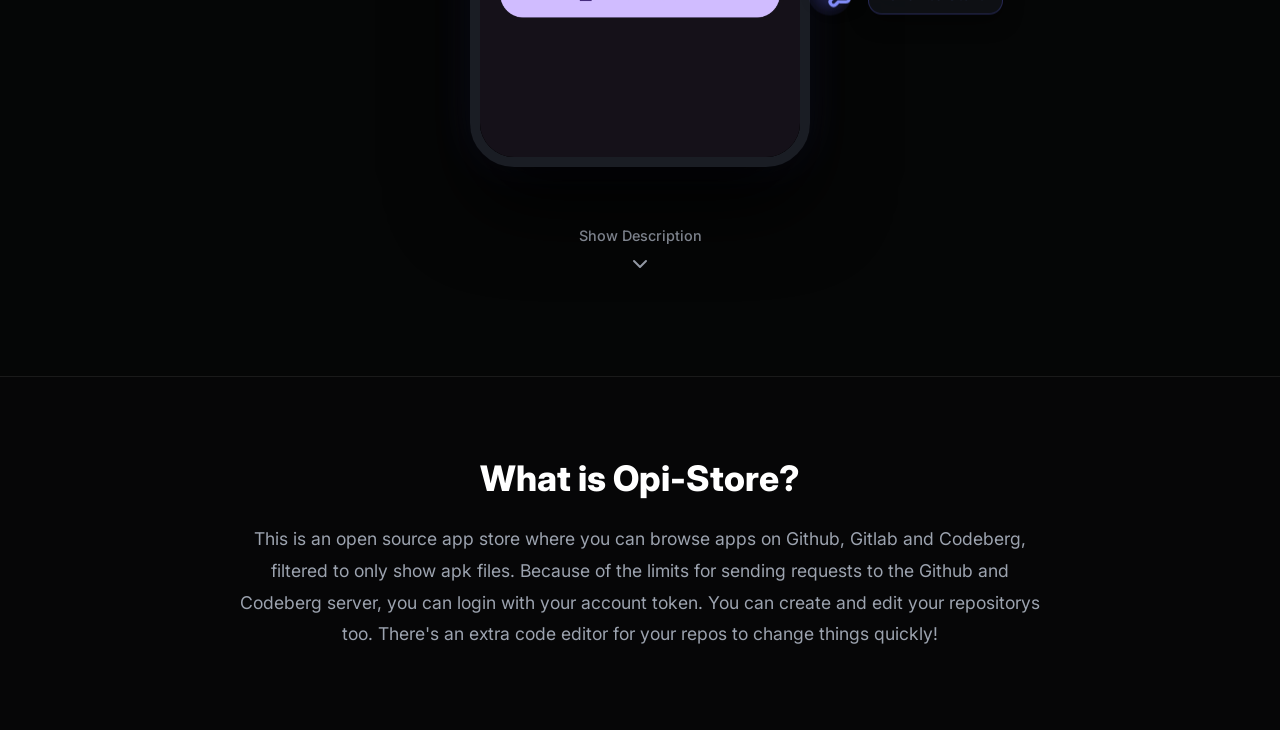
==== commit d6959c61: "Add A-Ads ad banner for test if it works" ====
--- a/index.html
+++ b/index.html
@@ -238,6 +238,20 @@
     <div class="post-share-spinner" aria-hidden="true"></div>
 </div>
 
+<aside id="aads-banner" class="aads-banner" aria-label="Advertisement">
+    <button id="close-aads-banner" class="aads-banner-close" type="button" aria-label="Close advertisement" title="Close advertisement">
+        <span aria-hidden="true">&times;</span>
+    </button>
+    <div id="aads-frame" class="aads-frame">
+        <iframe
+            data-aa="2455783"
+            src="//acceptable.a-ads.com/2455783/?size=Adaptive"
+            title="Advertisement"
+            loading="lazy"
+            referrerpolicy="no-referrer-when-downgrade"></iframe>
+    </div>
+</aside>
+
 <script src="script.js"></script>
 </body>
 </html>
--- a/style.css
+++ b/style.css
@@ -812,6 +812,84 @@
   display: none;
 }
 
+.aads-banner {
+  position: fixed;
+  left: 50%;
+  bottom: max(12px, env(safe-area-inset-bottom));
+  z-index: 900;
+  width: min(calc(100% - 24px), 728px);
+  padding: 8px 8px 4px;
+  transform: translateX(-50%);
+  background: rgba(18, 20, 26, .94);
+  border: 1px solid rgba(255, 255, 255, .12);
+  border-radius: 12px;
+  box-shadow: 0 12px 35px rgba(0, 0, 0, .45);
+  backdrop-filter: blur(12px);
+  -webkit-backdrop-filter: blur(12px);
+}
+
+.aads-frame {
+  width: 100%;
+  min-height: 50px;
+  overflow: hidden;
+  border-radius: 7px;
+}
+
+.aads-frame iframe {
+  display: block;
+  width: 100%;
+  height: 90px;
+  max-width: 100%;
+  border: 0;
+  padding: 0;
+  overflow: hidden;
+}
+
+.aads-banner-close {
+  position: absolute;
+  top: -11px;
+  right: -6px;
+  z-index: 1;
+  width: 24px;
+  height: 24px;
+  display: grid;
+  place-items: center;
+  padding: 0;
+  color: #fff;
+  background: #252936;
+  border: 1px solid rgba(255, 255, 255, .22);
+  border-radius: 50%;
+  box-shadow: 0 3px 10px rgba(0, 0, 0, .3);
+  cursor: pointer;
+  font: inherit;
+  font-size: 18px;
+  line-height: 1;
+}
+
+.aads-banner-close:hover {
+  background: #3b4150;
+}
+
+body.fullscreen-active .aads-banner,
+body.posts-active .aads-banner,
+body.post-detail-active .aads-banner,
+body.create-post-active .aads-banner,
+.download-page.active ~ .aads-banner {
+  display: none;
+}
+
+@media (max-width: 600px) {
+  .aads-banner {
+    bottom: max(8px, env(safe-area-inset-bottom));
+    width: calc(100% - 16px);
+    padding: 6px 5px 3px;
+  }
+
+  .aads-frame iframe {
+    height: 60px;
+  }
+}
+
 .post-share-loading.error .post-share-loading-icon {
   color: #fca5a5;
 }
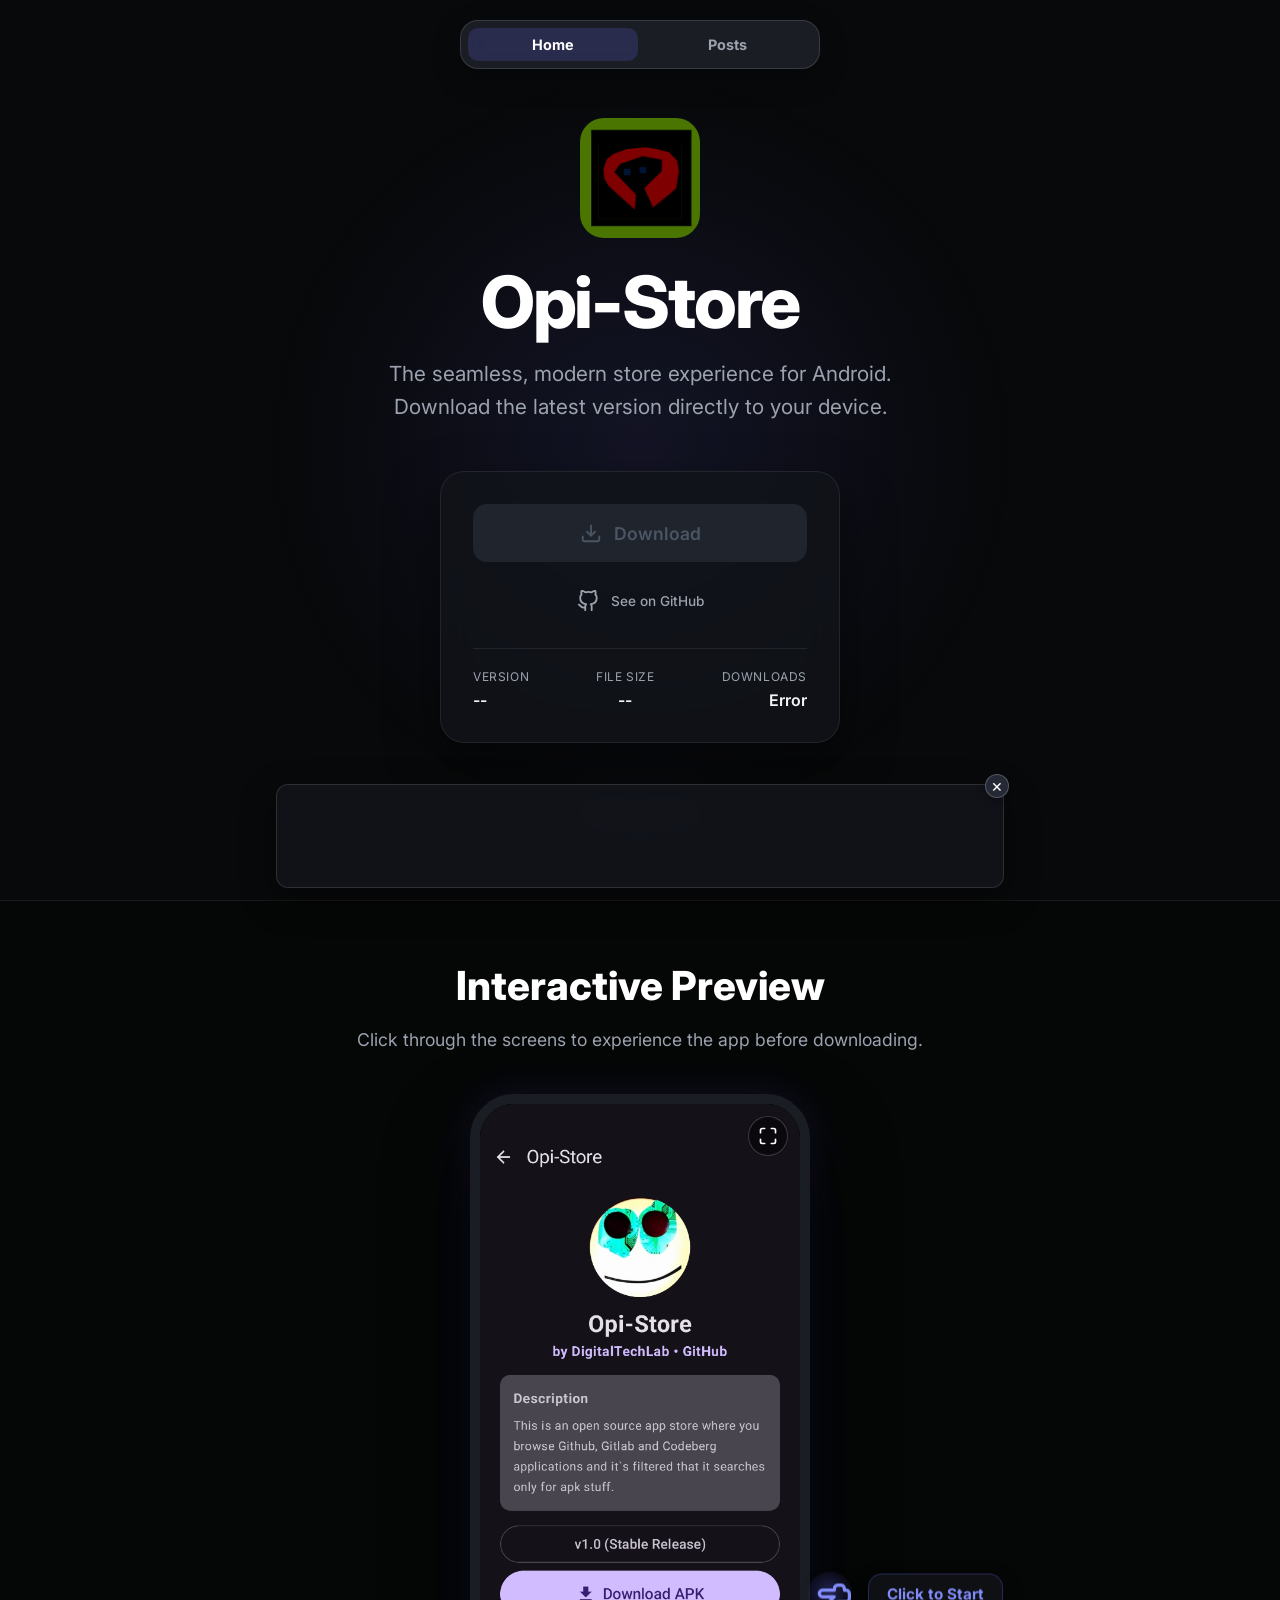
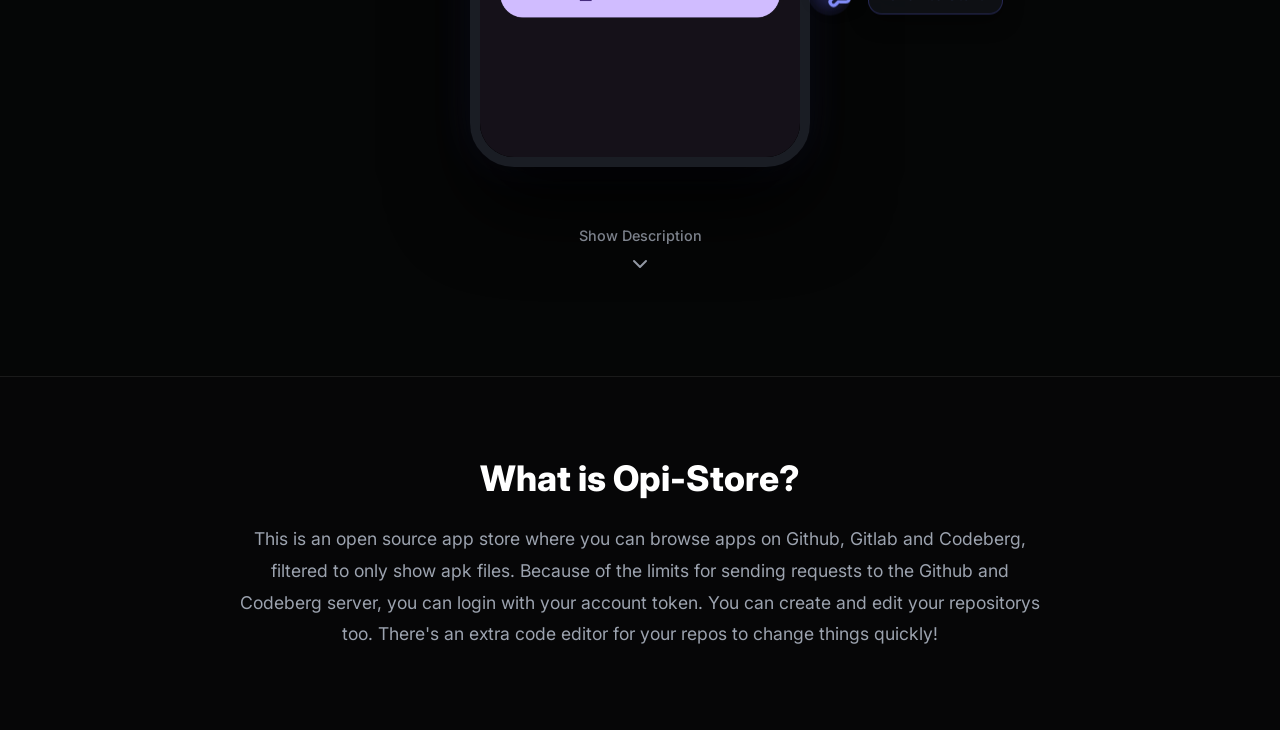
==== commit 11e94c3a: "Update A-Ads banner configuration and styling." ====
--- a/index.html
+++ b/index.html
@@ -242,12 +242,11 @@
     <button id="close-aads-banner" class="aads-banner-close" type="button" aria-label="Close advertisement" title="Close advertisement">
         <span aria-hidden="true">&times;</span>
     </button>
-    <div id="aads-frame" class="aads-frame">
+    <div id="frame" class="aads-frame">
         <iframe
             data-aa="2455783"
-            src="//acceptable.a-ads.com/2455783/?size=Adaptive"
+            src="https://acceptable.a-ads.com/2455783/?size=Adaptive"
             title="Advertisement"
-            loading="lazy"
             referrerpolicy="no-referrer-when-downgrade"></iframe>
     </div>
 </aside>
--- a/style.css
+++ b/style.css
@@ -816,7 +816,7 @@
   position: fixed;
   left: 50%;
   bottom: max(12px, env(safe-area-inset-bottom));
-  z-index: 900;
+  z-index: 99998;
   width: min(calc(100% - 24px), 728px);
   padding: 8px 8px 4px;
   transform: translateX(-50%);
@@ -837,9 +837,9 @@
 
 .aads-frame iframe {
   display: block;
-  width: 100%;
+  width: min(100%, 520px);
   height: 90px;
-  max-width: 100%;
+  margin: 0 auto;
   border: 0;
   padding: 0;
   overflow: hidden;
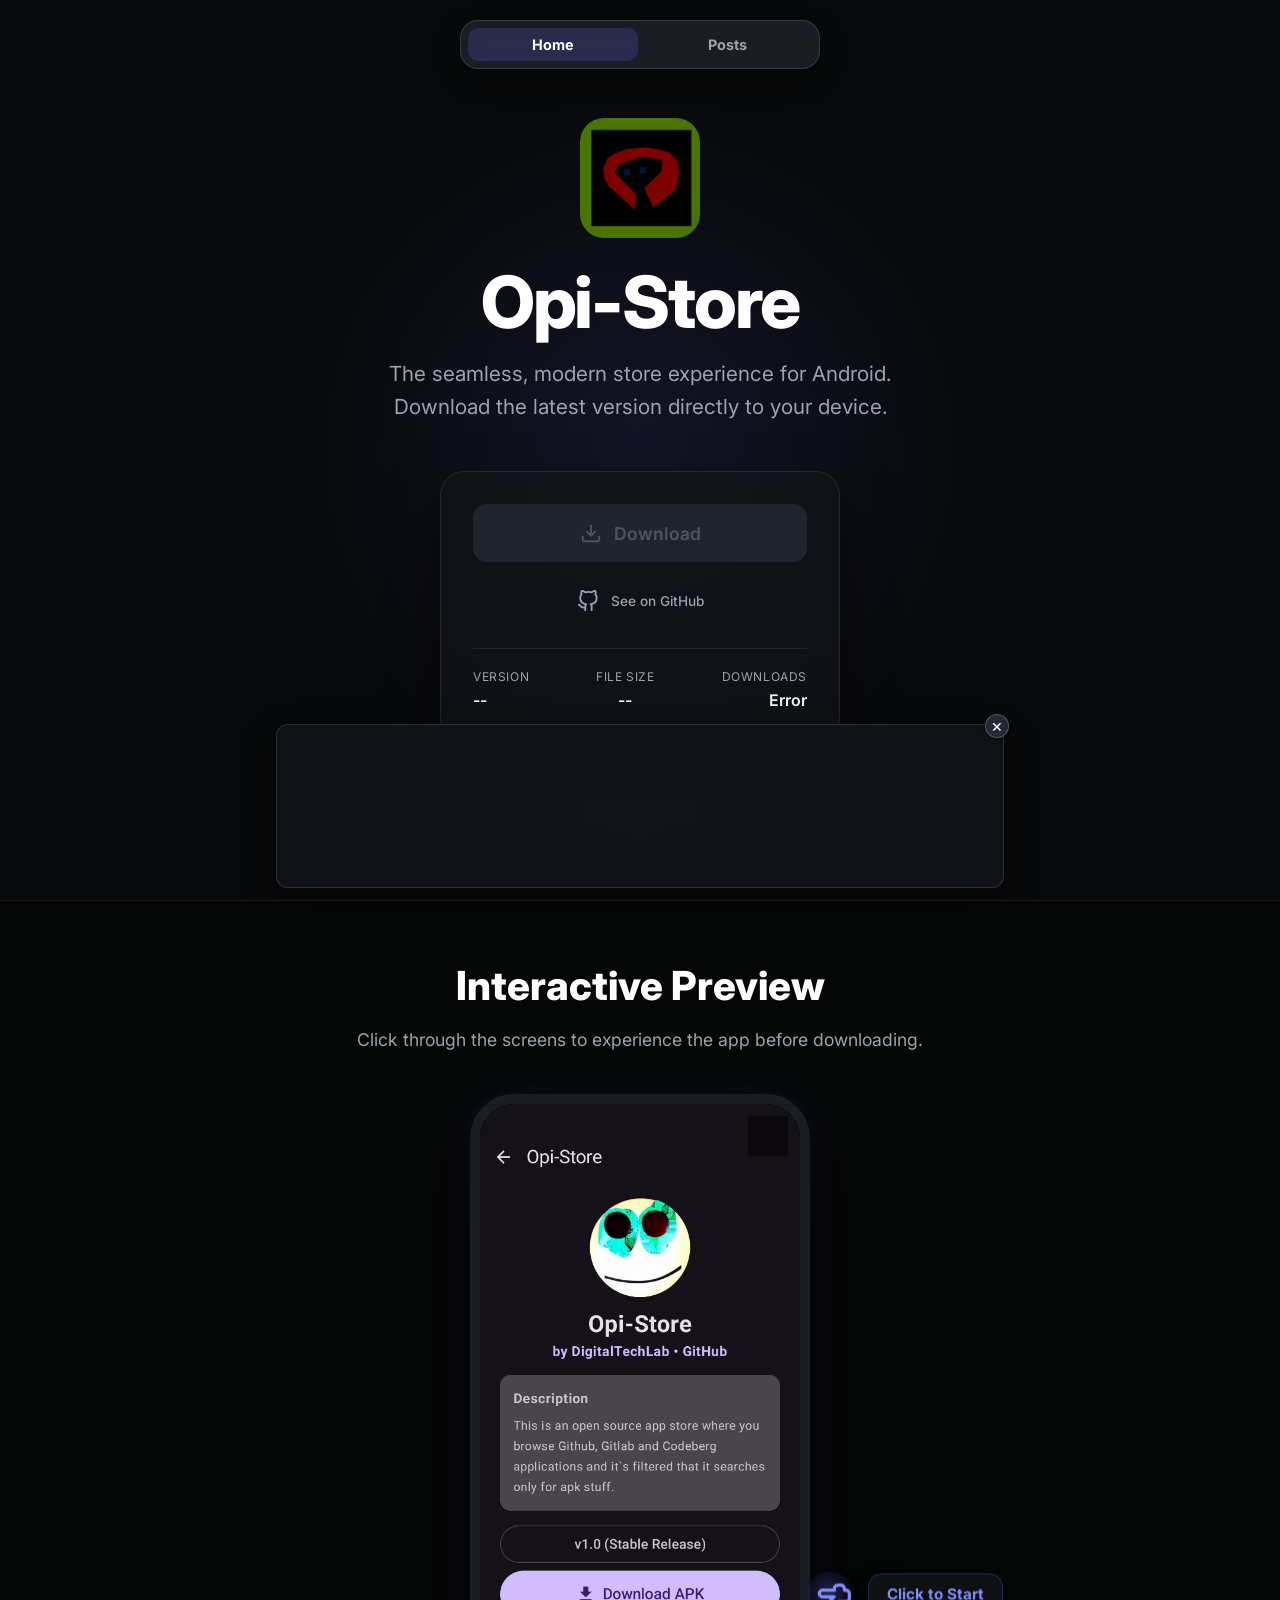
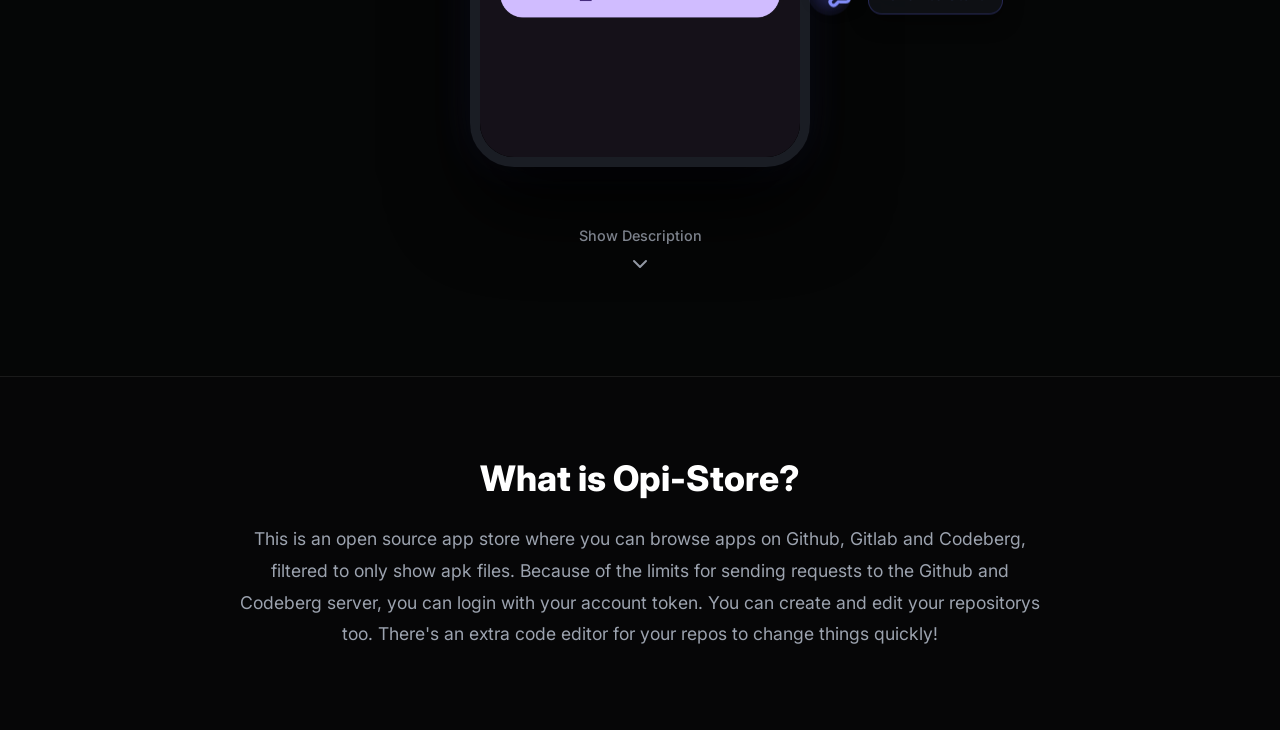
==== commit e06c990a: "Changed A-Ads banner settings" ====
--- a/index.html
+++ b/index.html
@@ -242,11 +242,12 @@
     <button id="close-aads-banner" class="aads-banner-close" type="button" aria-label="Close advertisement" title="Close advertisement">
         <span aria-hidden="true">&times;</span>
     </button>
-    <div id="frame" class="aads-frame">
+    <div id="frame" class="aads-frame" style="width: 100%; margin: auto; position: relative; z-index: 99998;">
         <iframe
             data-aa="2455783"
             src="https://acceptable.a-ads.com/2455783/?size=Adaptive"
             title="Advertisement"
+            style="border: 0; padding: 0; width: 70%; height: auto; overflow: hidden; display: block; margin: auto;"
             referrerpolicy="no-referrer-when-downgrade"></iframe>
     </div>
 </aside>
--- a/style.css
+++ b/style.css
@@ -837,8 +837,8 @@
 
 .aads-frame iframe {
   display: block;
-  width: min(100%, 520px);
-  height: 90px;
+  width: 70%;
+  height: auto;
   margin: 0 auto;
   border: 0;
   padding: 0;
@@ -870,14 +870,6 @@
   background: #3b4150;
 }
 
-body.fullscreen-active .aads-banner,
-body.posts-active .aads-banner,
-body.post-detail-active .aads-banner,
-body.create-post-active .aads-banner,
-.download-page.active ~ .aads-banner {
-  display: none;
-}
-
 @media (max-width: 600px) {
   .aads-banner {
     bottom: max(8px, env(safe-area-inset-bottom));
@@ -885,9 +877,7 @@
     padding: 6px 5px 3px;
   }
 
-  .aads-frame iframe {
-    height: 60px;
-  }
+  .aads-frame iframe { width: 70%; }
 }
 
 .post-share-loading.error .post-share-loading-icon {
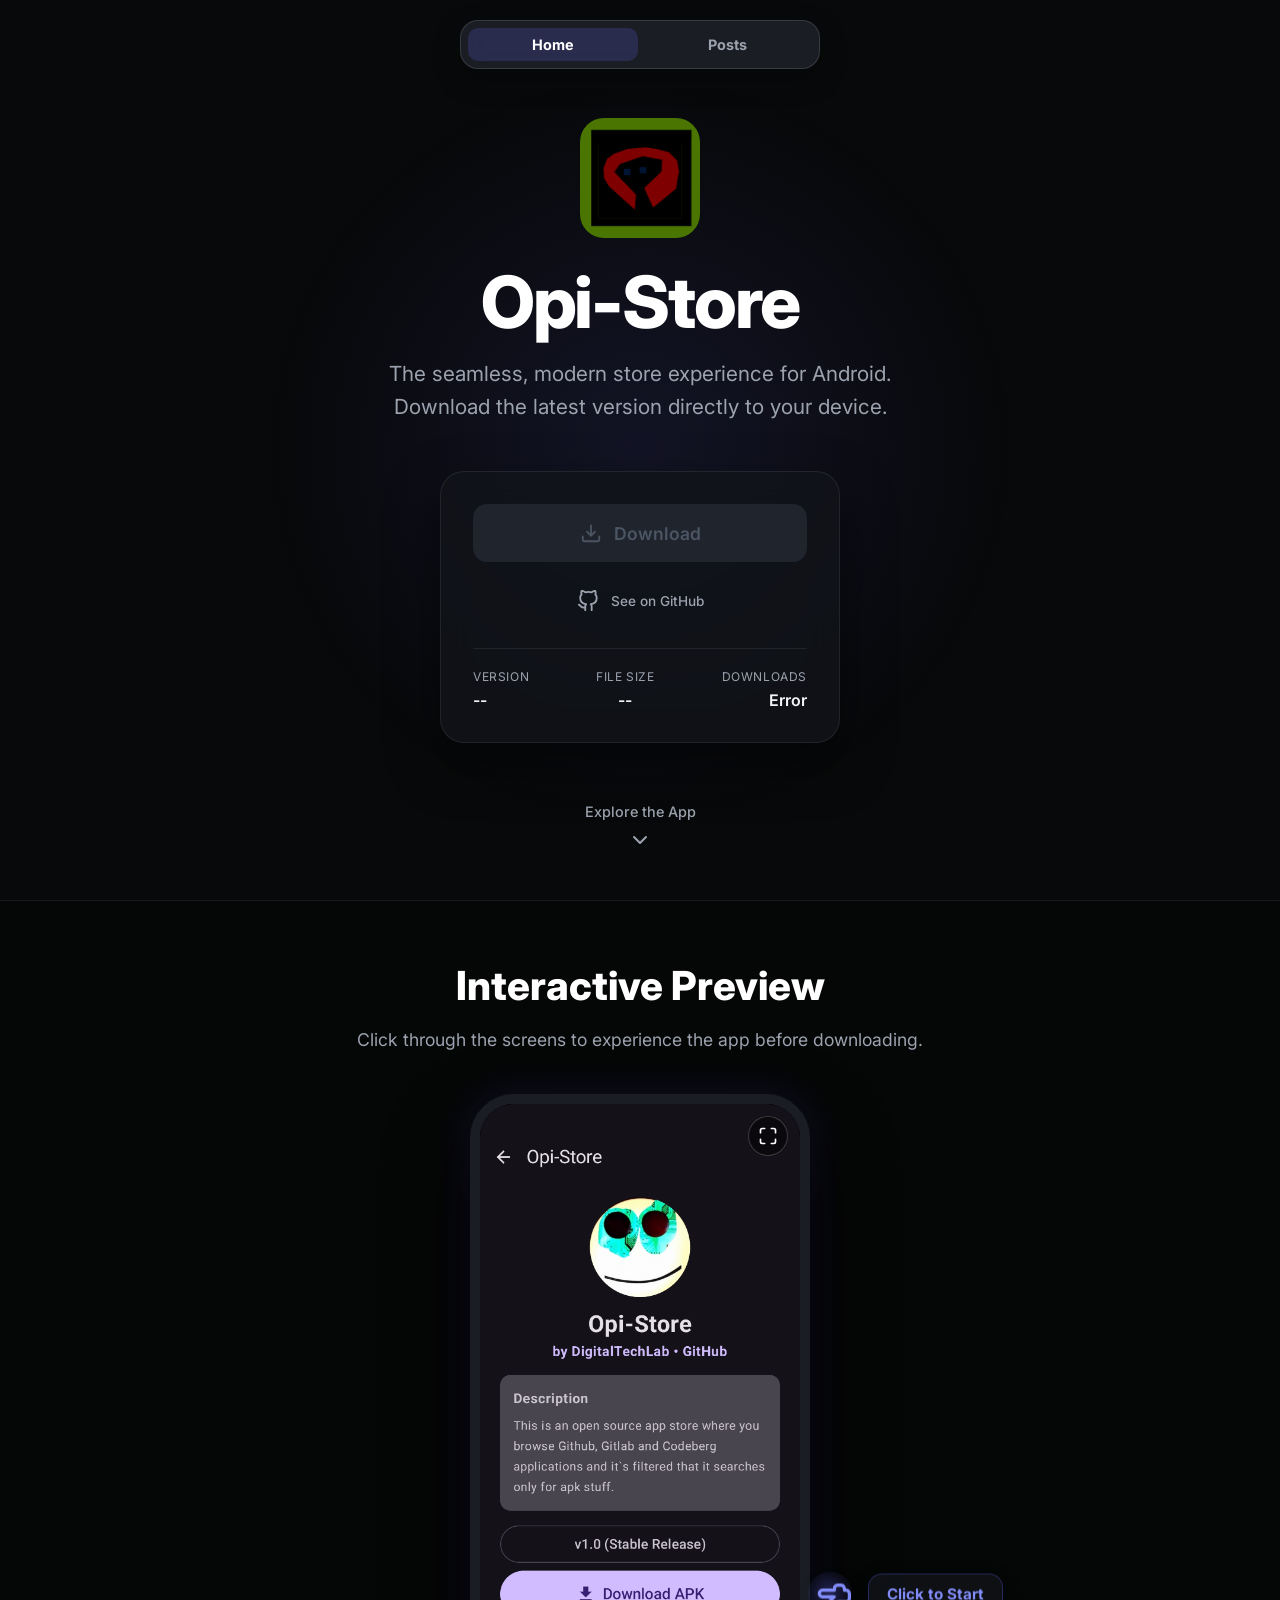
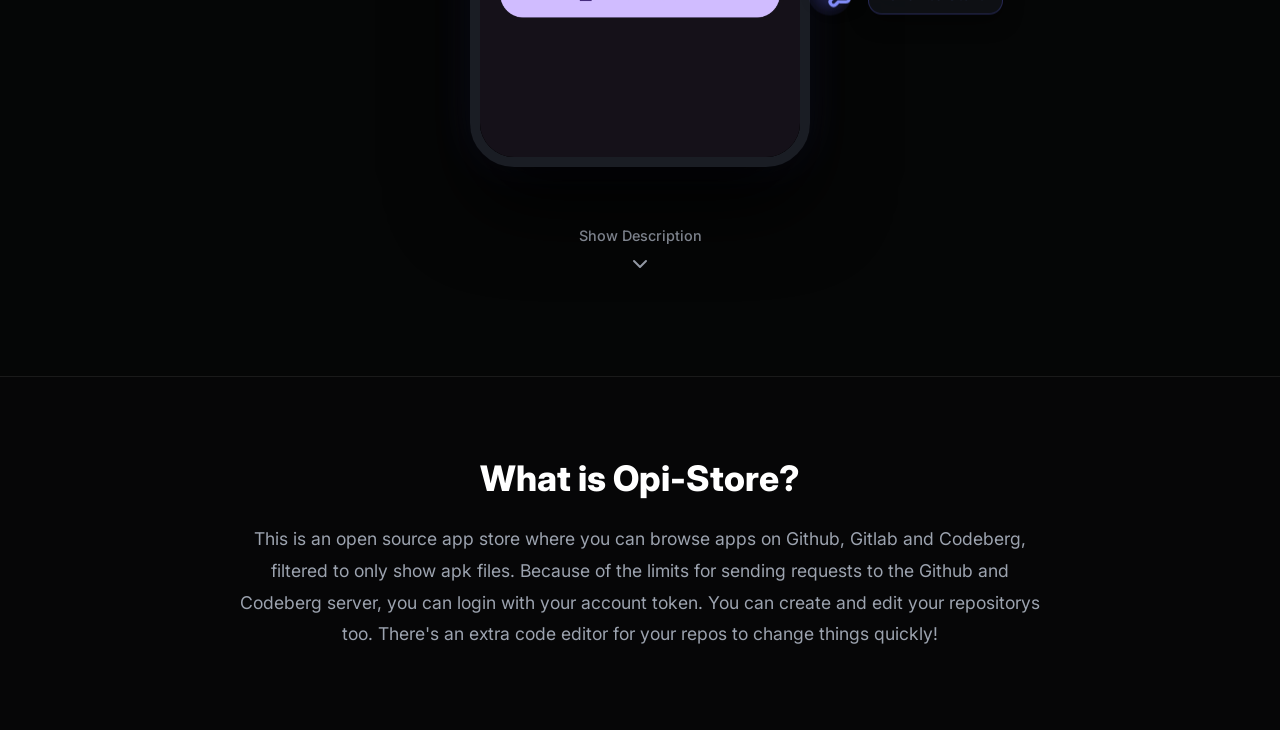
==== commit 079de0fe: "Removed ad banner" ====
--- a/index.html
+++ b/index.html
@@ -238,20 +238,6 @@
     <div class="post-share-spinner" aria-hidden="true"></div>
 </div>
 
-<aside id="aads-banner" class="aads-banner" aria-label="Advertisement">
-    <button id="close-aads-banner" class="aads-banner-close" type="button" aria-label="Close advertisement" title="Close advertisement">
-        <span aria-hidden="true">&times;</span>
-    </button>
-    <div id="frame" class="aads-frame" style="width: 100%; margin: auto; position: relative; z-index: 99998;">
-        <iframe
-            data-aa="2455783"
-            src="https://acceptable.a-ads.com/2455783/?size=Adaptive"
-            title="Advertisement"
-            style="border: 0; padding: 0; width: 70%; height: auto; overflow: hidden; display: block; margin: auto;"
-            referrerpolicy="no-referrer-when-downgrade"></iframe>
-    </div>
-</aside>
-
 <script src="script.js"></script>
 </body>
 </html>
--- a/style.css
+++ b/style.css
@@ -812,74 +812,6 @@
   display: none;
 }
 
-.aads-banner {
-  position: fixed;
-  left: 50%;
-  bottom: max(12px, env(safe-area-inset-bottom));
-  z-index: 99998;
-  width: min(calc(100% - 24px), 728px);
-  padding: 8px 8px 4px;
-  transform: translateX(-50%);
-  background: rgba(18, 20, 26, .94);
-  border: 1px solid rgba(255, 255, 255, .12);
-  border-radius: 12px;
-  box-shadow: 0 12px 35px rgba(0, 0, 0, .45);
-  backdrop-filter: blur(12px);
-  -webkit-backdrop-filter: blur(12px);
-}
-
-.aads-frame {
-  width: 100%;
-  min-height: 50px;
-  overflow: hidden;
-  border-radius: 7px;
-}
-
-.aads-frame iframe {
-  display: block;
-  width: 70%;
-  height: auto;
-  margin: 0 auto;
-  border: 0;
-  padding: 0;
-  overflow: hidden;
-}
-
-.aads-banner-close {
-  position: absolute;
-  top: -11px;
-  right: -6px;
-  z-index: 1;
-  width: 24px;
-  height: 24px;
-  display: grid;
-  place-items: center;
-  padding: 0;
-  color: #fff;
-  background: #252936;
-  border: 1px solid rgba(255, 255, 255, .22);
-  border-radius: 50%;
-  box-shadow: 0 3px 10px rgba(0, 0, 0, .3);
-  cursor: pointer;
-  font: inherit;
-  font-size: 18px;
-  line-height: 1;
-}
-
-.aads-banner-close:hover {
-  background: #3b4150;
-}
-
-@media (max-width: 600px) {
-  .aads-banner {
-    bottom: max(8px, env(safe-area-inset-bottom));
-    width: calc(100% - 16px);
-    padding: 6px 5px 3px;
-  }
-
-  .aads-frame iframe { width: 70%; }
-}
-
 .post-share-loading.error .post-share-loading-icon {
   color: #fca5a5;
 }
@@ -1007,33 +939,42 @@
 
 @media (max-width: 600px) {
   .download-page {
-    padding: 25px 15px;
+    height: 100dvh;
+    min-height: 100dvh;
+    padding: max(25px, env(safe-area-inset-top)) 15px max(25px, env(safe-area-inset-bottom));
   }
 
   .download-page-content {
     animation: none;
+    display: flex;
+    flex: 1;
+    flex-direction: column;
   }
 
   .back-btn {
     margin-bottom: 20px;
-    font-size: 0.95rem;
+    padding: 8px 0;
+    font-size: 1rem;
   }
 
   .page-title {
-    font-size: 1.7rem;
-    margin-bottom: 5px;
+    font-size: 2rem;
+    margin-bottom: 8px;
   }
 
   .page-subtitle {
-    font-size: 0.9rem;
-    margin-bottom: 15px;
+    font-size: 1rem;
+    line-height: 1.5;
+    margin-bottom: 20px;
   }
 
   .steps-container {
+    flex: 1;
     gap: 12px;
   }
 
   .step-card {
+    flex: 1;
     padding: 16px;
     gap: 16px;
     border-radius: 18px;
@@ -1046,18 +987,20 @@
   }
 
   .step-details h3 {
-    font-size: 1.05rem;
-    margin-bottom: 4px;
+    font-size: 1.2rem;
+    margin-bottom: 8px;
   }
 
   .step-details p {
-    font-size: 0.9rem;
-    line-height: 1.5;
+    font-size: 1rem;
+    line-height: 1.6;
   }
 
   .small-btn {
-    margin-top: 12px;
-    padding: 10px 18px;
-    font-size: 0.9rem;
-  }
-}
+    width: 100%;
+    min-height: 52px;
+    margin-top: 16px;
+    padding: 14px 18px;
+    font-size: 1rem;
+  }
+}
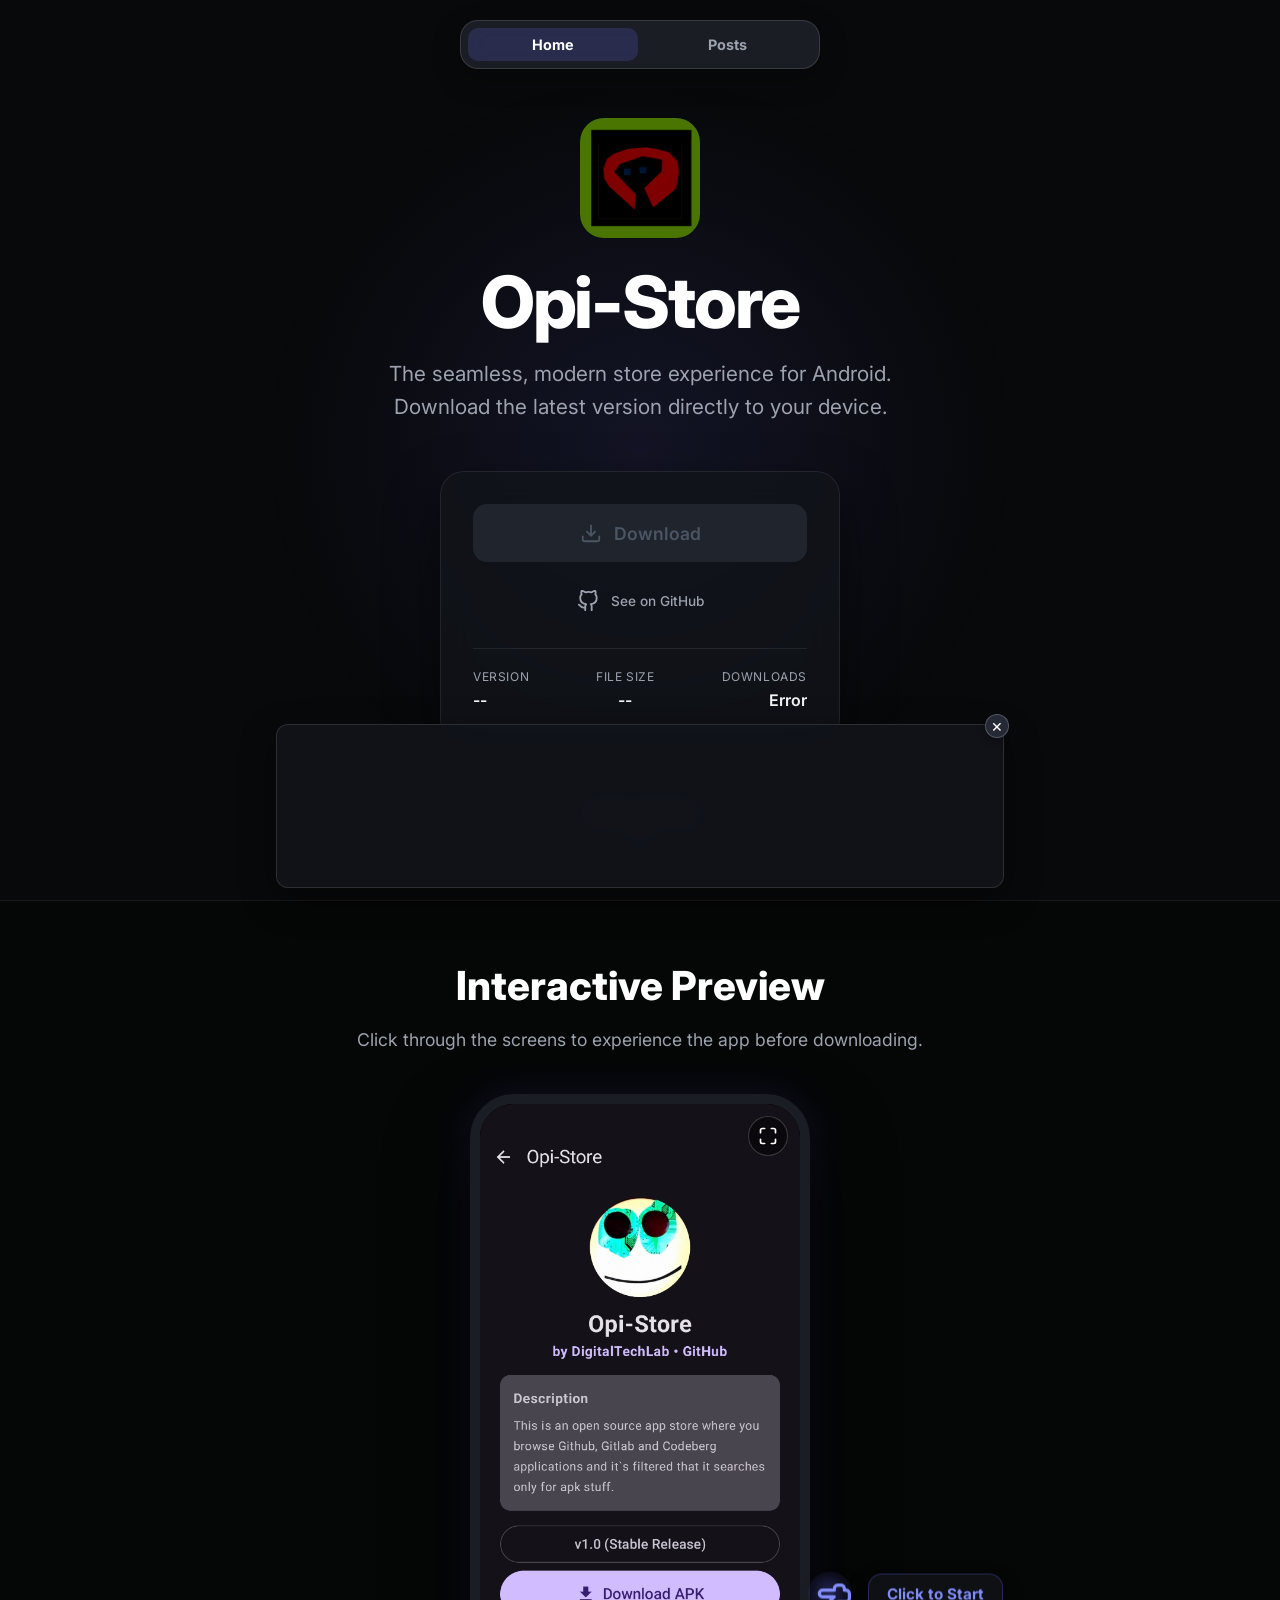
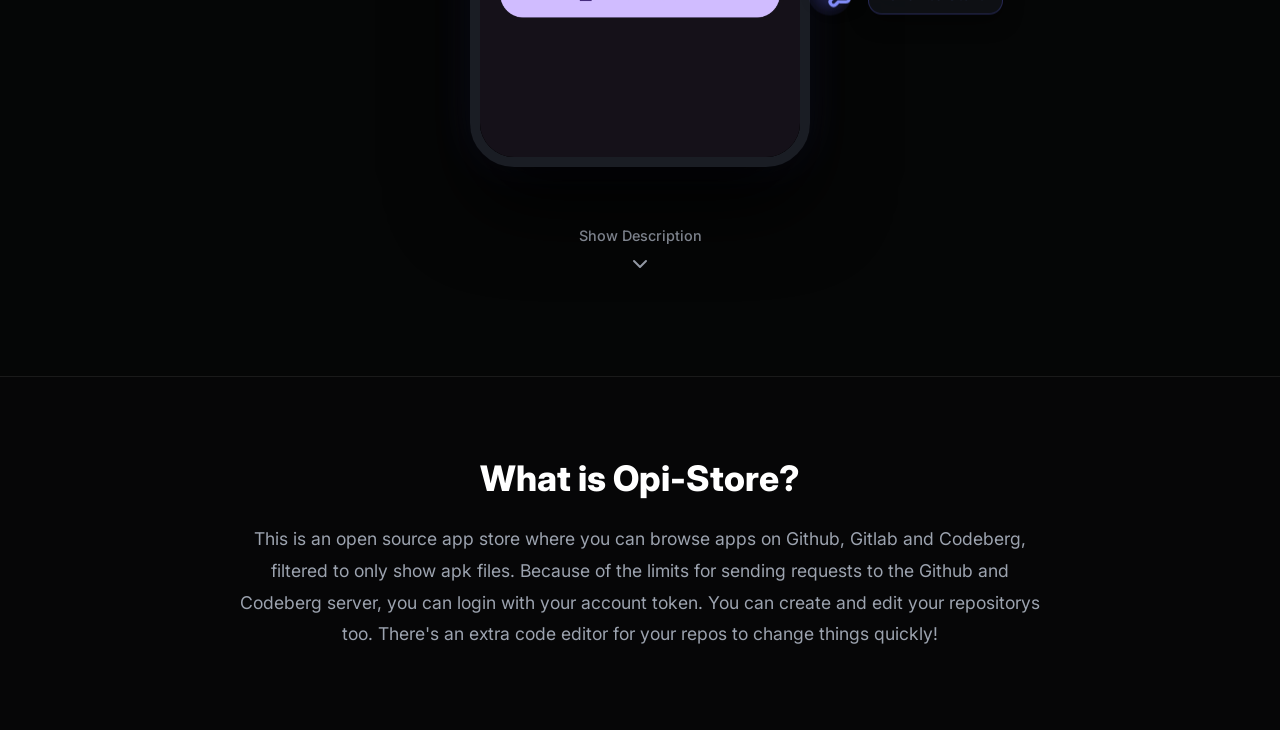
==== commit 32b10d9d: "Added ad-banner" ====
--- a/index.html
+++ b/index.html
@@ -85,6 +85,11 @@
 
             <div class="screen-clip">
                 <img id="app-preview-image" src="Photos/Photo1.jpg" alt="App Preview" onerror="this.onerror=null; this.src='Photos/Photo1.png';">
+                <div id="photo3-transition" class="photo3-transition" aria-hidden="true">
+                    <span class="photo3-transition-mask"></span>
+                    <span id="photo3-transition-title" class="photo3-transition-title"></span>
+                </div>
+                <span id="preview-version-tag" class="preview-version-tag" aria-hidden="true"></span>
                 <div id="stars-overlay" class="stars-overlay">
                     <svg class="star-icon" viewBox="0 0 24 24" fill="currentColor">
                         <path d="M12 17.27L18.18 21l-1.64-7.03L22 9.24l-7.19-.61L12 2 9.19 8.63 2 9.24l5.46 4.73L5.82 21z"/>
@@ -238,6 +243,20 @@
     <div class="post-share-spinner" aria-hidden="true"></div>
 </div>
 
+<aside id="aads-banner" class="aads-banner" aria-label="Advertisement">
+    <button id="close-aads-banner" class="aads-banner-close" type="button" aria-label="Close advertisement" title="Close advertisement">
+        <span aria-hidden="true">&times;</span>
+    </button>
+    <div id="frame" class="aads-frame" style="width: 100%; margin: auto; position: relative; z-index: 99998;">
+        <iframe
+            data-aa="2455783"
+            src="https://acceptable.a-ads.com/2455783/?size=Adaptive"
+            title="Advertisement"
+            style="border: 0; padding: 0; width: 70%; height: auto; overflow: hidden; display: block; margin: auto;"
+            referrerpolicy="no-referrer-when-downgrade"></iframe>
+    </div>
+</aside>
+
 <script src="script.js"></script>
 </body>
 </html>
--- a/style.css
+++ b/style.css
@@ -4,7 +4,7 @@
   --card-border: rgba(255, 255, 255, 0.08);
   --text-main: #f3f4f6;
   --text-muted: #9ca3af;
-  --accent-color: #6366f1;
+  --accent-color: #4e53e1;
   --accent-hover: #4f46e5;
   --success-color: #10b981;
 }
@@ -346,6 +346,75 @@
   background-size: 100% auto;
   background-repeat: no-repeat;
   background-color: #000;
+  container-type: inline-size;
+}
+
+.photo3-transition {
+  position: absolute;
+  inset: 0;
+  z-index: 6;
+  display: none;
+  pointer-events: none;
+}
+
+.photo3-transition.active {
+  display: block;
+}
+
+.photo3-transition-mask {
+  position: absolute;
+  left: 8.148%;
+  top: 14.24%;
+  width: 18.611%;
+  height: 3.129%;
+  background: #141118;
+}
+
+.photo3-transition-title {
+  position: absolute;
+  left: 8.52%;
+  top: 14.78%;
+  color: #d0cbd2;
+  font-size: 4cqw;
+  font-weight: 400;
+  line-height: 1;
+  white-space: nowrap;
+}
+
+.preview-version-tag {
+  position: absolute;
+  z-index: 5;
+  left: 29%;
+  top: 66.6%;
+  width: 8.241%;
+  height: 2.313%;
+  display: none;
+  align-items: center;
+  justify-content: center;
+  overflow: hidden;
+  background: #151119;
+  box-shadow: -2px 0 0 #151119, 2px 0 0 #151119;
+  color: #cbc4d1;
+  pointer-events: none;
+  font-size: clamp(8px, 4.5cqw, 15px);
+  line-height: 1;
+  white-space: nowrap;
+}
+
+.preview-version-tag.active {
+  display: flex;
+}
+
+.preview-version-prefix {
+  display: inline-block;
+  transform: scaleX(0.75);
+  transform-origin: right center;
+}
+
+.preview-version-six {
+  display: inline-block;
+  transform: scaleX(0.9);
+  transform-origin: left center;
 }
 
 .stars-overlay {
@@ -516,11 +585,14 @@
 }
 
 .post-card:hover { transform: translateY(-3px); border-color: rgba(99, 102, 241, .6); box-shadow: 0 12px 28px rgba(0, 0, 0, .25); }
-.post-card-top { display: flex; align-items: center; justify-content: space-between; gap: 12px; }
+.post-card-top { display: flex; align-items: flex-start; justify-content: space-between; gap: 12px; }
+.post-card-meta { display: flex; align-items: center; flex-wrap: wrap; gap: 8px; min-width: 0; }
+.post-card-actions { display: flex; flex-direction: column; align-items: flex-end; gap: 8px; }
 .post-card h3 { color: #fff; margin: 10px 0 8px; font-size: 1.05rem; }
 .post-card p { color: var(--text-muted); line-height: 1.55; font-size: .92rem; }
 .post-card-footer { display: flex; justify-content: flex-end; margin-top: 16px; }
 .post-meta { color: var(--accent-color); font-size: .75rem; font-weight: 700; text-transform: uppercase; letter-spacing: .04em; }
+.post-date { color: var(--text-muted); font-size: .78rem; }
 .posts-status { color: var(--text-muted); grid-column: 1 / -1; }
 .share-card-btn {
   width: 36px;
@@ -812,6 +884,74 @@
   display: none;
 }
 
+.aads-banner {
+  position: fixed;
+  left: 50%;
+  bottom: max(12px, env(safe-area-inset-bottom));
+  z-index: 99998;
+  width: min(calc(100% - 24px), 728px);
+  padding: 8px 8px 4px;
+  transform: translateX(-50%);
+  background: rgba(18, 20, 26, .94);
+  border: 1px solid rgba(255, 255, 255, .12);
+  border-radius: 12px;
+  box-shadow: 0 12px 35px rgba(0, 0, 0, .45);
+  backdrop-filter: blur(12px);
+  -webkit-backdrop-filter: blur(12px);
+}
+
+.aads-frame {
+  width: 100%;
+  min-height: 50px;
+  overflow: hidden;
+  border-radius: 7px;
+}
+
+.aads-frame iframe {
+  display: block;
+  width: 70%;
+  height: auto;
+  margin: 0 auto;
+  border: 0;
+  padding: 0;
+  overflow: hidden;
+}
+
+.aads-banner-close {
+  position: absolute;
+  top: -11px;
+  right: -6px;
+  z-index: 1;
+  width: 24px;
+  height: 24px;
+  display: grid;
+  place-items: center;
+  padding: 0;
+  color: #fff;
+  background: #252936;
+  border: 1px solid rgba(255, 255, 255, .22);
+  border-radius: 50%;
+  box-shadow: 0 3px 10px rgba(0, 0, 0, .3);
+  cursor: pointer;
+  font: inherit;
+  font-size: 18px;
+  line-height: 1;
+}
+
+.aads-banner-close:hover {
+  background: #3b4150;
+}
+
+@media (max-width: 600px) {
+  .aads-banner {
+    bottom: max(8px, env(safe-area-inset-bottom));
+    width: calc(100% - 16px);
+    padding: 6px 5px 3px;
+  }
+
+  .aads-frame iframe { width: 70%; }
+}
+
 .post-share-loading.error .post-share-loading-icon {
   color: #fca5a5;
 }
